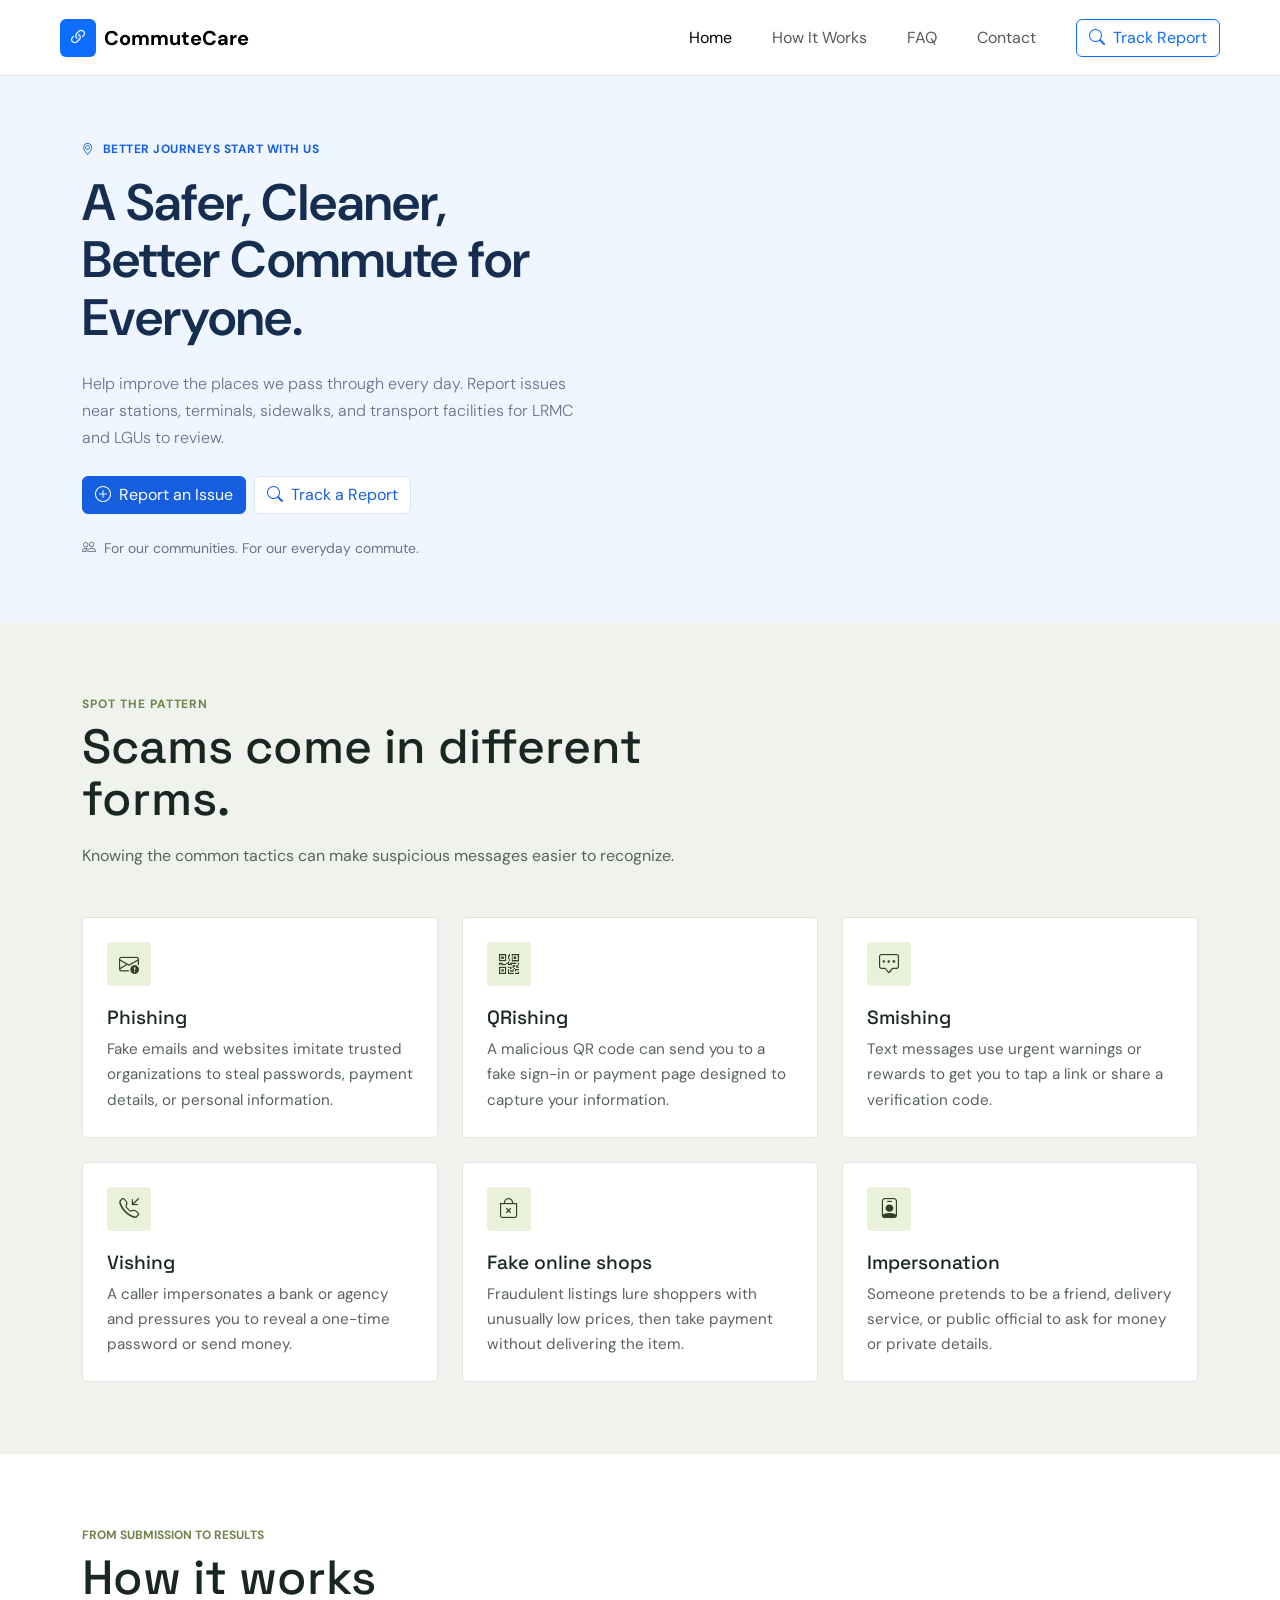
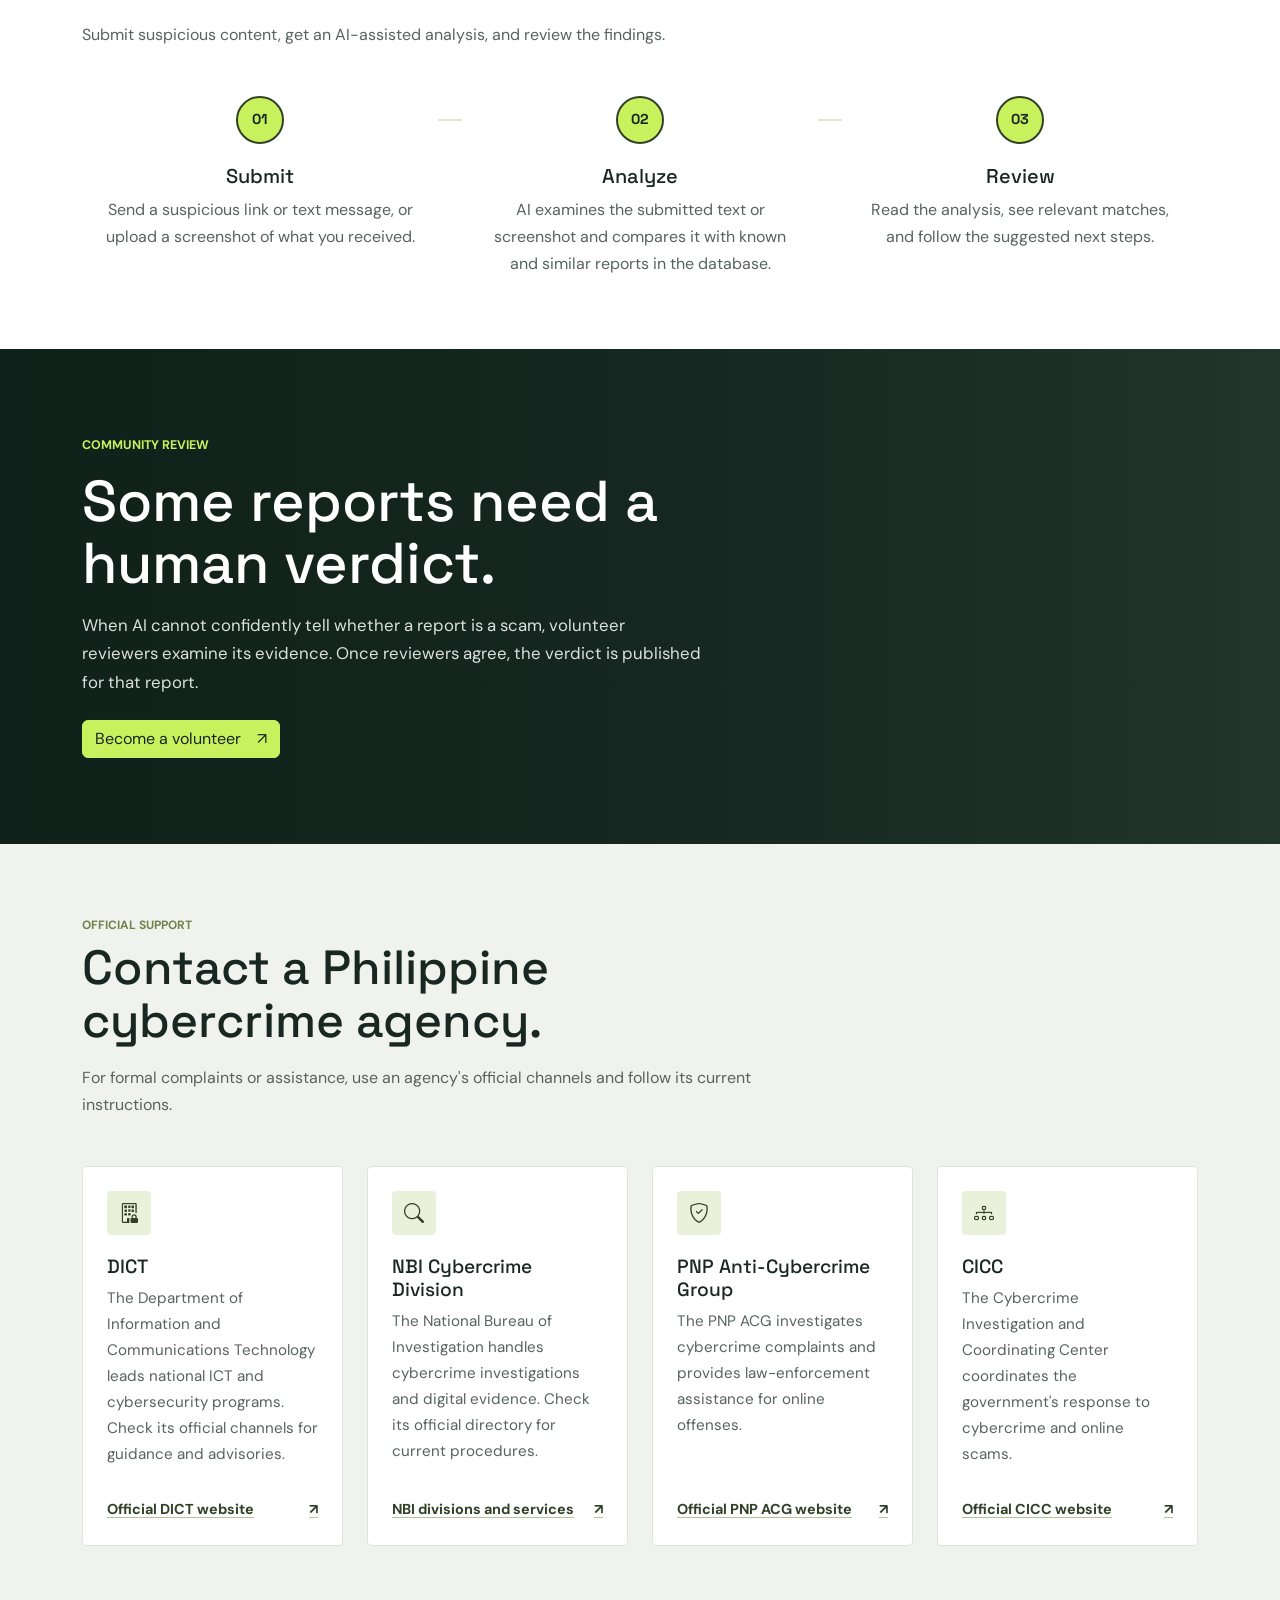
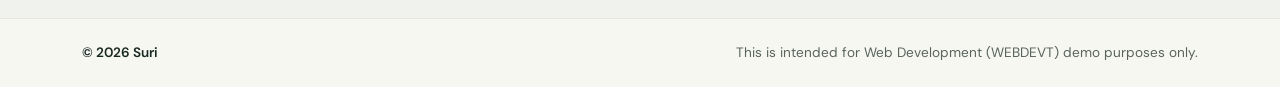
==== index.html @ bf345454 "Link FAQ navigation to faq.html" ====
<!doctype html>
<html lang="en">
  <head>
    <meta charset="utf-8">
    <meta name="viewport" content="width=device-width, initial-scale=1">
    <meta name="theme-color" content="#f7f7f2">
    <meta name="description" content="A community space to check suspicious links and messages before they spread." >
    <title>Suri | Scam ba 'to?</title>

    <!-- Bootstrap supplies the responsive layout and common interface styles. -->
    <link href="https://cdn.jsdelivr.net/npm/bootstrap@5.3.3/dist/css/bootstrap.min.css" rel="stylesheet" integrity="sha384-QWTKZyjpPEjISv5WaRU9OFeRpok6YctnYmDr5pNlyT2bRjXh0JMhjY6hW+ALEwIH" crossorigin="anonymous">
    <link rel="stylesheet" href="https://cdn.jsdelivr.net/npm/bootstrap-icons@1.11.3/font/bootstrap-icons.min.css">
    <!-- A display font paired with a readable body font gives the page its own voice. -->
    <link rel="preconnect" href="https://fonts.googleapis.com">
    <link rel="preconnect" href="https://fonts.gstatic.com" crossorigin>
    <link href="https://fonts.googleapis.com/css2?family=DM+Sans:wght@400;500;600;700&family=Space+Grotesk:wght@500;600;700&display=swap" rel="stylesheet">
    <link rel="stylesheet" href="styles/index.css">
    <link rel="stylesheet" href="styles/menu.css">
    <link rel="stylesheet" href="styles/hero.css">
    <link rel="stylesheet" href="styles/report-lookup.css">
    <link rel="stylesheet" href="styles/scams.css">
    <link rel="stylesheet" href="styles/how-it-works.css">
    <link rel="stylesheet" href="styles/volunteer.css">
    <link rel="stylesheet" href="styles/agencies.css">
    <link rel="stylesheet" href="styles/footer.css">
    <script src="scripts/hero.js" defer></script>
    <script src="scripts/menu.js" defer></script>
    <script src="scripts/report-lookup.js" defer></script>
    <script src="scripts/volunteer.js" defer></script>
  </head>
  <body>
    <!-- A sticky header keeps the main actions close while the page is in view. -->
    
<header class="navbar navbar-expand-md sticky-top bg-white border-bottom px-3 px-lg-5">
  <div class="container-fluid">

    <!-- CommuteCare Logo -->
    <a class="navbar-brand d-flex align-items-center gap-2 fw-bold" href="#home">
      <span class="bg-primary text-white rounded-2 px-2 py-1">
        <i class="bi bi-link-45deg"></i>
      </span>
      <span>CommuteCare</span>
    </a>

    <!-- Mobile Menu Button -->
    <button class="navbar-toggler" type="button"
      aria-label="Open navigation menu"
      aria-expanded="false"
      aria-controls="site-navigation">
      <span class="navbar-toggler-icon"></span>
    </button>

    <!-- Navigation Links -->
    <nav class="collapse navbar-collapse justify-content-md-end"
      id="site-navigation" aria-label="Main navigation">

      <div class="navbar-nav align-items-md-center gap-md-4">
        <a class="nav-link active" href="#home" aria-current="page">Home</a>
        <a class="nav-link" href="#how-it-works">How It Works</a>
        <a class="nav-link" href="faq">FAQ</a>
        <a class="nav-link" href="#contact">Contact</a>

        <a class="btn btn-outline-primary ms-md-2" href="track.html">
          <i class="bi bi-search me-1"></i> Track Report
        </a>
      </div>

    </nav>
  </div>
</header>


    <main>
      <!-- The hero fills the space below the header and uses a photo selected in scripts/hero.js. -->
      <section class="hero d-flex align-items-center position-relative overflow-hidden" id="home" aria-labelledby="hero-title">
        <div class="container position-relative">
          <div class="row g-5 align-items-center">
            <div class="col-lg-8 hero-content">
              
      <p class="hero-eyebrow d-flex align-items-center gap-2 fw-bold mb-3">
        <i class="bi bi-geo-alt"></i>
            BETTER JOURNEYS START WITH US
      </p>

      <h1 class="hero-title fw-semibold mb-0" id="hero-title">
        A Safer, Cleaner,<br>
        Better Commute for<br>
        Everyone.
      </h1>

      <p class="hero-description lead my-4">
      Help improve the places we pass through every day.
      Report issues near stations, terminals, sidewalks,
      and transport facilities for LRMC and LGUs to review.
      </p>

      <div class="d-flex flex-wrap gap-2">
      <a class="btn btn-primary" href="report.html">
      <i class="bi bi-plus-circle me-1"></i>
      Report an Issue
    </a>

    <a class="btn btn-outline-primary" href="track.html">
    <i class="bi bi-search me-1"></i>
    Track a Report
    </a>
  </div>

    <p class="hero-note small mt-4 mb-0">
      <i class="bi bi-people me-1"></i>
  For our communities. For our everyday commute.
    </p>

      </section>

      <!-- Static cards introduce common scam categories without needing JavaScript. -->
      <section class="scam-types py-5" id="scam-types" aria-labelledby="scam-types-title">
        <div class="container py-lg-4">
          <div class="scam-types-heading mb-4 mb-lg-5">
            <p class="scam-types-kicker text-uppercase fw-bold mb-2">Spot the pattern</p>
            <h2 class="scam-types-title mb-3" id="scam-types-title">Scams come in different forms.</h2>
            <p class="scam-types-intro mb-0">Knowing the common tactics can make suspicious messages easier to recognize.</p>
          </div>

          <div class="row g-3 g-lg-4">
            <div class="col-md-6 col-lg-4">
              <article class="scam-card h-100">
                <span class="scam-icon" aria-hidden="true"><i class="bi bi-envelope-exclamation"></i></span>
                <h3 class="scam-card-title">Phishing</h3>
                <p class="scam-card-description mb-0">Fake emails and websites imitate trusted organizations to steal passwords, payment details, or personal information.</p>
              </article>
            </div>
            <div class="col-md-6 col-lg-4">
              <article class="scam-card h-100">
                <span class="scam-icon" aria-hidden="true"><i class="bi bi-qr-code"></i></span>
                <h3 class="scam-card-title">QRishing</h3>
                <p class="scam-card-description mb-0">A malicious QR code can send you to a fake sign-in or payment page designed to capture your information.</p>
              </article>
            </div>
            <div class="col-md-6 col-lg-4">
              <article class="scam-card h-100">
                <span class="scam-icon" aria-hidden="true"><i class="bi bi-chat-square-dots"></i></span>
                <h3 class="scam-card-title">Smishing</h3>
                <p class="scam-card-description mb-0">Text messages use urgent warnings or rewards to get you to tap a link or share a verification code.</p>
              </article>
            </div>
            <div class="col-md-6 col-lg-4">
              <article class="scam-card h-100">
                <span class="scam-icon" aria-hidden="true"><i class="bi bi-telephone-inbound"></i></span>
                <h3 class="scam-card-title">Vishing</h3>
                <p class="scam-card-description mb-0">A caller impersonates a bank or agency and pressures you to reveal a one-time password or send money.</p>
              </article>
            </div>
            <div class="col-md-6 col-lg-4">
              <article class="scam-card h-100">
                <span class="scam-icon" aria-hidden="true"><i class="bi bi-bag-x"></i></span>
                <h3 class="scam-card-title">Fake online shops</h3>
                <p class="scam-card-description mb-0">Fraudulent listings lure shoppers with unusually low prices, then take payment without delivering the item.</p>
              </article>
            </div>
            <div class="col-md-6 col-lg-4">
              <article class="scam-card h-100">
                <span class="scam-icon" aria-hidden="true"><i class="bi bi-person-badge"></i></span>
                <h3 class="scam-card-title">Impersonation</h3>
                <p class="scam-card-description mb-0">Someone pretends to be a friend, delivery service, or public official to ask for money or private details.</p>
              </article>
            </div>
          </div>
        </div>
      </section>

      <section class="how-it-works py-5" id="how-it-works" aria-labelledby="how-it-works-title">
        <div class="container py-lg-4">
          <div class="how-heading mb-5">
            <p class="how-kicker text-uppercase fw-bold mb-2">From submission to results</p>
            <h2 class="how-title mb-3" id="how-it-works-title">How it works</h2>
            <p class="how-intro mb-0">Submit suspicious content, get an AI-assisted analysis, and review the findings.</p>
          </div>

          <div class="how-steps row g-4 position-relative">
            <div class="col-md-4">
              <article class="how-step">
                <span class="step-number">01</span>
                <h3 class="step-title">Submit</h3>
                <p class="step-description mb-0">Send a suspicious link or text message, or upload a screenshot of what you received.</p>
              </article>
            </div>
            <div class="col-md-4">
              <article class="how-step">
                <span class="step-number">02</span>
                <h3 class="step-title">Analyze</h3>
                <p class="step-description mb-0">AI examines the submitted text or screenshot and compares it with known and similar reports in the database.</p>
              </article>
            </div>
            <div class="col-md-4">
              <article class="how-step">
                <span class="step-number">03</span>
                <h3 class="step-title">Review</h3>
                <p class="step-description mb-0">Read the analysis, see relevant matches, and follow the suggested next steps.</p>
              </article>
            </div>
          </div>
        </div>
      </section>

      <section class="volunteer-section position-relative d-flex align-items-center overflow-hidden" id="volunteer" aria-labelledby="volunteer-title">
        <div class="volunteer-parallax" aria-hidden="true"></div>
        <div class="volunteer-shade" aria-hidden="true"></div>
        <div class="container volunteer-content">
          <div class="row">
            <div class="col-lg-8 col-xl-7">
              <p class="volunteer-eyebrow text-uppercase fw-bold mb-3">Community review</p>
              <h2 class="volunteer-title mb-3" id="volunteer-title">Some reports need a human verdict.</h2>
              <p class="volunteer-description mb-4">When AI cannot confidently tell whether a report is a scam, volunteer reviewers examine its evidence. Once reviewers agree, the verdict is published for that report.</p>
              <button class="btn btn-primary d-inline-flex align-items-center gap-3" id="volunteer-button" type="button">Become a volunteer <span aria-hidden="true">↗</span></button>
              <p class="volunteer-feedback small mt-3 mb-0" id="volunteer-feedback" role="status" aria-live="polite" hidden></p>
            </div>
          </div>
        </div>
      </section>

      <section class="agency-directory py-5" id="agencies" aria-labelledby="agency-directory-title">
        <div class="container py-lg-4">
          <div class="agency-heading mb-4 mb-lg-5">
            <p class="agency-kicker text-uppercase fw-bold mb-2">Official support</p>
            <h2 class="agency-title mb-3" id="agency-directory-title">Contact a Philippine cybercrime agency.</h2>
            <p class="agency-intro mb-0">For formal complaints or assistance, use an agency's official channels and follow its current instructions.</p>
          </div>

          <div class="row g-3 g-lg-4">
            <div class="col-md-6 col-xl-3">
              <article class="agency-card h-100">
                <span class="agency-icon" aria-hidden="true"><i class="bi bi-building-lock"></i></span>
                <h3 class="agency-card-title">DICT</h3>
                <p class="agency-card-description">The Department of Information and Communications Technology leads national ICT and cybersecurity programs. Check its official channels for guidance and advisories.</p>
                <a class="agency-link" href="https://dict.gov.ph/" target="_blank" rel="noopener noreferrer">Official DICT website <span aria-hidden="true">↗</span></a>
              </article>
            </div>
            <div class="col-md-6 col-xl-3">
              <article class="agency-card h-100">
                <span class="agency-icon" aria-hidden="true"><i class="bi bi-search"></i></span>
                <h3 class="agency-card-title">NBI Cybercrime Division</h3>
                <p class="agency-card-description">The National Bureau of Investigation handles cybercrime investigations and digital evidence. Check its official directory for current procedures.</p>
                <a class="agency-link" href="https://nbi.gov.ph/overview/divisions/" target="_blank" rel="noopener noreferrer">NBI divisions and services <span aria-hidden="true">↗</span></a>
              </article>
            </div>
            <div class="col-md-6 col-xl-3">
              <article class="agency-card h-100">
                <span class="agency-icon" aria-hidden="true"><i class="bi bi-shield-check"></i></span>
                <h3 class="agency-card-title">PNP Anti-Cybercrime Group</h3>
                <p class="agency-card-description">The PNP ACG investigates cybercrime complaints and provides law-enforcement assistance for online offenses.</p>
                <a class="agency-link" href="https://acg.pnp.gov.ph/" target="_blank" rel="noopener noreferrer">Official PNP ACG website <span aria-hidden="true">↗</span></a>
              </article>
            </div>
            <div class="col-md-6 col-xl-3">
              <article class="agency-card h-100">
                <span class="agency-icon" aria-hidden="true"><i class="bi bi-diagram-3"></i></span>
                <h3 class="agency-card-title">CICC</h3>
                <p class="agency-card-description">The Cybercrime Investigation and Coordinating Center coordinates the government's response to cybercrime and online scams.</p>
                <a class="agency-link" href="https://cicc.gov.ph/" target="_blank" rel="noopener noreferrer">Official CICC website <span aria-hidden="true">↗</span></a>
              </article>
            </div>
          </div>
        </div>
      </section>
    </main>

    <footer class="site-footer py-4">
      <div class="container d-flex flex-column flex-sm-row justify-content-between align-items-sm-center gap-2">
        <p class="footer-copyright mb-0">&copy; 2026 Suri</p>
        <p class="footer-notice mb-0">This is intended for Web Development (WEBDEVT) demo purposes only.</p>
      </div>
    </footer>
  </body>
</html>
---- styles/index.css ----
/* Shared design values and page-wide behavior belong to the homepage. */
:root {
  --ink: #182722;
  --paper: #f7f7f2;
  --green: #c9f15d;
  --coral: #ff7059;
  --display-font: "Space Grotesk", sans-serif;
  --bs-body-font-family: "DM Sans", sans-serif;
  --bs-body-color: var(--ink);
  --bs-body-bg: var(--paper);
}

html {
  scroll-behavior: smooth;
}

@media (prefers-reduced-motion: reduce) {
  html {
    scroll-behavior: auto;
  }
}
---- styles/menu.css ----
/* Custom navbar details complement Bootstrap's responsive navigation classes. */
.navbar {
  min-height: 76px;
}

.brand-mark {
  display: grid;
  width: 34px;
  aspect-ratio: 1;
  place-items: center;
  border-radius: 50%;
  background: var(--green);
  font: 700 23px/1 var(--display-font);
}

.brand-name {
  font-family: var(--display-font);
}

.brand-period {
  color: var(--coral);
}

@media (max-width: 767.98px) {
  .navbar {
    min-height: 68px;
  }
}
---- styles/hero.css ----
/* Hero-only layout, contrast, and button colors. */
.hero {
  min-height: calc(100svh - 76px);
  isolation: isolate;
  background: #293c35 var(--hero-image) center 48% / cover;
  color: white;
}

.hero::before {
  position: absolute;
  z-index: -1;
  inset: 0;
  background: linear-gradient(90deg, rgb(15 29 25 / 88%), rgb(15 29 25 / 68%) 43%, rgb(15 29 25 / 14%)), linear-gradient(0deg, rgb(15 29 25 / 25%), transparent 36%);
  content: "";
}

.hero-content {
  padding-block: clamp(4.75rem, 11vh, 7.75rem);
  animation: arrive 650ms ease-out both;
}

.hero-eyebrow {
  color: var(--green);
  font-size: 14px;
}

.eyebrow-dot {
  width: 8px;
  height: 8px;
  border-radius: 50%;
  background: var(--coral);
}

.hero-title {
  max-width: 900px;
  font-family: var(--display-font);
  font-size: clamp(2.8rem, 6.5vw, 5.125rem);
  line-height: 1.04;
}

.hero-title span {
  color: var(--green);
}

.hero-description {
  max-width: 500px;
  color: rgb(255 255 255 / 84%);
  line-height: 1.75;
}

.btn-primary {
  --bs-btn-color: var(--ink);
  --bs-btn-bg: var(--green);
  --bs-btn-border-color: var(--green);
  --bs-btn-hover-color: var(--ink);
  --bs-btn-hover-bg: #d8ff75;
  --bs-btn-hover-border-color: #d8ff75;
}

.hero-note {
  color: rgb(255 255 255 / 74%);
}

.hero-note span {
  color: var(--coral);
  font-size: 16px;
}

.photo-credit {
  color: rgb(255 255 255 / 72%);
}

@keyframes arrive {
  from {
    opacity: 0;
    transform: translateY(12px);
  }

  to {
    opacity: 1;
    transform: translateY(0);
  }
}

@media (max-width: 767.98px) {
  .hero {
    min-height: calc(100svh - 68px);
    background-position: 58% center;
  }

  .hero::before {
    background: linear-gradient(90deg, rgb(15 29 25 / 84%), rgb(15 29 25 / 43%)), linear-gradient(0deg, rgb(15 29 25 / 30%), transparent 50%);
  }

  .hero-content {
    padding-block: 4.75rem 1rem;
  }

  .hero-description {
    font-size: 1rem;
  }
}

@media (prefers-reduced-motion: reduce) {
  .hero-content {
    animation: none;
  }
}


/* CommuteCare Hero Design */

.hero {
    min-height: auto;
    background: #f0f6ff;
    color: #152e50;
}

.hero::before {
    display: none;
}

.hero-content {
    padding-block: 4rem;
}

.hero-eyebrow {
    color: #155edf;
    font-size: 12px;
    letter-spacing: 0.5px;
}

.hero-title {
    color: #152e50;
    font-family: "DM Sans", sans-serif;
    font-size: clamp(2.5rem, 4vw, 4rem);
    font-weight: 700;
    line-height: 1.12;
}

.hero-description {
    color: #64748b;
    font-size: 1rem;
    line-height: 1.7;
    max-width: 520px;
}

.hero .btn-primary {
    background-color: #155edf;
    border-color: #155edf;
    color: white;
}

.hero .btn-primary:hover {
    background-color: #104abd;
    border-color: #104abd;
    color: white;
}

.hero .btn-outline-primary {
    background-color: white;
    border-color: #dbe5f1;
    color: #155edf;
}

.hero-note {
    color: #64748b;
}

.hero .photo-credit {
    display: none;
}

@media (max-width: 767.98px) {
    .hero-content {
        padding-block: 3rem 1.5rem;
    }

    .hero-title {
        font-size: 2.3rem;
    }
}
---- styles/report-lookup.css ----
/* The lookup panel is a standalone hero component. */
.report-lookup {
  padding: clamp(1.5rem, 3vw, 2.25rem);
  border: 1px solid rgb(255 255 255 / 24%);
  border-radius: 4px;
  background: rgb(15 29 25 / 76%);
  box-shadow: 0 18px 48px rgb(0 0 0 / 16%);
}

.report-lookup-title {
  margin-bottom: 0.75rem;
  font-family: var(--display-font);
  font-size: clamp(1.4rem, 2vw, 1.8rem);
  line-height: 1.2;
}

.report-lookup-copy {
  margin-bottom: 1.5rem;
  color: rgb(255 255 255 / 76%);
  line-height: 1.6;
}

.report-lookup .form-label {
  font-size: 0.9rem;
  font-weight: 600;
}

.report-lookup .form-control {
  min-height: 48px;
}

.report-lookup-feedback {
  color: rgb(255 255 255 / 82%);
}
---- styles/scams.css ----
/* Scam category cards use a quieter surface to separate learning content from the hero. */
.scam-types {
  background: #f0f3ed;
}

.scam-types-heading {
  max-width: 640px;
}

.scam-types-kicker {
  color: #71824b;
  font-size: 0.75rem;
  letter-spacing: 0.08em;
}

.scam-types-title {
  color: var(--ink);
  font-family: var(--display-font);
  font-size: clamp(2rem, 4vw, 3rem);
  line-height: 1.1;
}

.scam-types-intro {
  color: #59635e;
  line-height: 1.7;
}

.scam-card {
  padding: 1.5rem;
  border: 1px solid #e0e5dc;
  border-radius: 4px;
  background: #fff;
  transition: border-color 160ms ease, transform 160ms ease;
}

.scam-card:hover {
  transform: translateY(-3px);
  border-color: #b5c392;
}

.scam-icon {
  display: grid;
  width: 44px;
  height: 44px;
  margin-bottom: 1.25rem;
  place-items: center;
  border-radius: 4px;
  background: #eaf1db;
  color: #314128;
  font-size: 1.25rem;
}

.scam-card-title {
  margin-bottom: 0.5rem;
  color: var(--ink);
  font-family: var(--display-font);
  font-size: 1.2rem;
}

.scam-card-description {
  color: #59635e;
  font-size: 0.95rem;
  line-height: 1.65;
}

@media (prefers-reduced-motion: reduce) {
  .scam-card {
    transition: none;
  }

  .scam-card:hover {
    transform: none;
  }
}
---- styles/how-it-works.css ----
/* A connected sequence turns the three steps into one easy-to-scan process. */
.how-it-works {
  background: #fff;
}

.how-heading {
  max-width: 640px;
}

.how-kicker {
  color: #71824b;
  font-size: 0.75rem;
}

.how-title {
  color: var(--ink);
  font-family: var(--display-font);
  font-size: clamp(2rem, 4vw, 3rem);
  line-height: 1.1;
}

.how-intro,
.step-description {
  color: #59635e;
  line-height: 1.7;
}

.how-steps::before {
  position: absolute;
  z-index: 0;
  top: 47px;
  right: 16.6667%;
  left: 16.6667%;
  height: 2px;
  background: #dfe6d2;
  content: "";
}

.how-step {
  position: relative;
  z-index: 1;
  background: #fff;
  text-align: center;
}

.step-number {
  display: grid;
  width: 48px;
  height: 48px;
  margin: 0 auto 1.25rem;
  position: relative;
  z-index: 1;
  place-items: center;
  border: 2px solid #314128;
  border-radius: 50%;
  background: var(--green);
  color: var(--ink);
  font-family: var(--display-font);
  font-size: 0.9rem;
  font-weight: 700;
}

.step-title {
  margin-bottom: 0.5rem;
  color: var(--ink);
  font-family: var(--display-font);
  font-size: 1.25rem;
}

.step-description {
  max-width: 320px;
  margin-right: auto;
  margin-left: auto;
}

@media (max-width: 767.98px) {
  .how-heading {
    margin-bottom: 2rem !important;
  }

  .how-steps {
    row-gap: 2rem !important;
  }

  .how-steps::before {
    top: 48px;
    right: auto;
    bottom: 24px;
    left: 50%;
    width: 2px;
    height: auto;
    transform: translateX(-50%);
  }
}
---- styles/volunteer.css ----
/* The script pins this viewport-height image while the section scrolls past. */
.volunteer-section {
  min-height: 55svh;
  isolation: isolate;
  background-color: #263b32;
  color: #fff;
}

.volunteer-parallax {
  position: absolute;
  z-index: -1;
  inset: 0 0 auto;
  height: 100svh;
  background: url("https://images.unsplash.com/photo-1531206715517-5c0ba140b2b8?auto=format&fit=crop&w=2000&q=85") center 45% / cover;
  will-change: transform;
}

.volunteer-shade {
  position: absolute;
  z-index: 0;
  inset: 0;
  background: linear-gradient(90deg, rgb(13 29 23 / 88%), rgb(13 29 23 / 66%) 52%, rgb(13 29 23 / 20%));
}

.volunteer-content {
  position: relative;
  z-index: 1;
  padding-block: clamp(3.5rem, 8vh, 6rem);
}

.volunteer-eyebrow {
  color: var(--green);
  font-size: 0.78rem;
}

.volunteer-title {
  max-width: 700px;
  font-family: var(--display-font);
  font-size: clamp(2.25rem, 4.5vw, 4rem);
  line-height: 1.08;
}

.volunteer-description {
  max-width: 620px;
  color: rgb(255 255 255 / 86%);
  font-size: 1.05rem;
  line-height: 1.7;
}

.volunteer-feedback {
  color: rgb(255 255 255 / 86%);
}

@media (max-width: 767.98px) {
  .volunteer-section {
    min-height: 55svh;
  }

  .volunteer-parallax {
    background-position: 58% center;
  }
}

@media (prefers-reduced-motion: reduce) {
  .volunteer-parallax {
    will-change: auto;
  }
}
---- styles/agencies.css ----
/* Agency cards provide official starting points for people seeking direct assistance. */
.agency-directory {
  background: #f0f3ed;
}

.agency-heading {
  max-width: 700px;
}

.agency-kicker {
  color: #71824b;
  font-size: 0.75rem;
}

.agency-title {
  color: var(--ink);
  font-family: var(--display-font);
  font-size: clamp(2rem, 4vw, 3rem);
  line-height: 1.1;
}

.agency-intro,
.agency-card-description {
  color: #59635e;
  line-height: 1.7;
}

.agency-card {
  display: flex;
  flex-direction: column;
  padding: 1.5rem;
  border: 1px solid #e0e5dc;
  border-radius: 4px;
  background: #fff;
}

.agency-icon {
  display: grid;
  width: 44px;
  height: 44px;
  margin-bottom: 1.25rem;
  place-items: center;
  border-radius: 4px;
  background: #eaf1db;
  color: #314128;
  font-size: 1.25rem;
}

.agency-card-title {
  margin-bottom: 0.5rem;
  color: var(--ink);
  font-family: var(--display-font);
  font-size: 1.2rem;
}

.agency-card-description {
  flex-grow: 1;
  font-size: 0.95rem;
}

.agency-link {
  display: inline-flex;
  align-items: center;
  justify-content: space-between;
  gap: 0.75rem;
  margin-top: 1rem;
  color: #314128;
  font-size: 0.9rem;
  font-weight: 700;
  text-decoration: underline;
  text-decoration-color: #b5c392;
  text-underline-offset: 0.2em;
}

.agency-link:hover {
  color: #182722;
  text-decoration-color: currentColor;
}
---- styles/footer.css ----
.site-footer {
  border-top: 1px solid #e3e7df;
  background: #f7f7f2;
  color: #59635e;
  font-size: 0.85rem;
}

.footer-copyright {
  color: var(--ink);
  font-weight: 600;
}
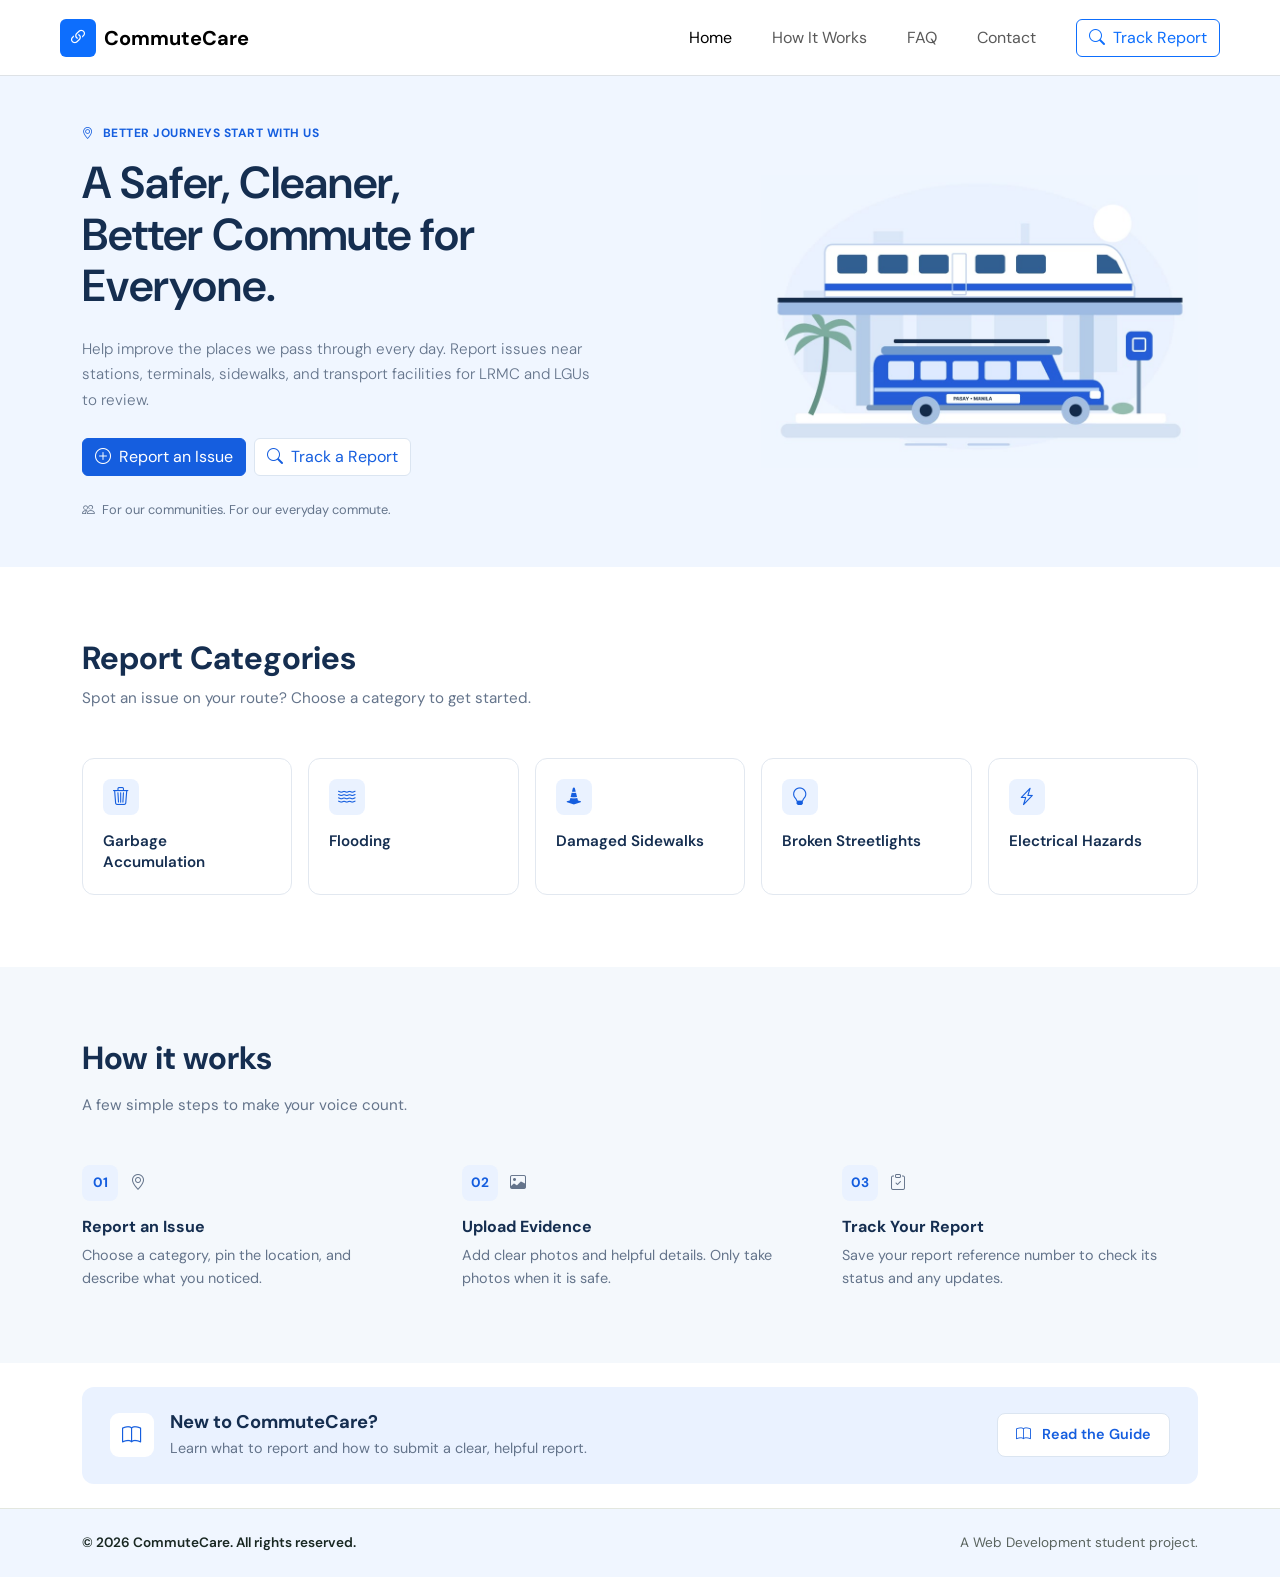
==== commit 5bb6aff6: "Update CommuteCare homepage" ====
--- a/index.html
+++ b/index.html
@@ -3,9 +3,10 @@
   <head>
     <meta charset="utf-8">
     <meta name="viewport" content="width=device-width, initial-scale=1">
-    <meta name="theme-color" content="#f7f7f2">
-    <meta name="description" content="A community space to check suspicious links and messages before they spread." >
-    <title>Suri | Scam ba 'to?</title>
+    <meta name="theme-color" content="#f0f6ff">
+    <meta name="description" content="CommuteCare is a citizen reporting website that helps commuters report and track public transportation-related issues.">
+    <title>CommuteCare | A Safer, Cleaner, Better Commute</title>
+
 
     <!-- Bootstrap supplies the responsive layout and common interface styles. -->
     <link href="https://cdn.jsdelivr.net/npm/bootstrap@5.3.3/dist/css/bootstrap.min.css" rel="stylesheet" integrity="sha384-QWTKZyjpPEjISv5WaRU9OFeRpok6YctnYmDr5pNlyT2bRjXh0JMhjY6hW+ALEwIH" crossorigin="anonymous">
@@ -21,6 +22,7 @@
     <link rel="stylesheet" href="styles/scams.css">
     <link rel="stylesheet" href="styles/how-it-works.css">
     <link rel="stylesheet" href="styles/volunteer.css">
+    <link rel="stylesheet" href="styles/guide.css">
     <link rel="stylesheet" href="styles/agencies.css">
     <link rel="stylesheet" href="styles/footer.css">
     <script src="scripts/hero.js" defer></script>
@@ -57,7 +59,7 @@
       <div class="navbar-nav align-items-md-center gap-md-4">
         <a class="nav-link active" href="#home" aria-current="page">Home</a>
         <a class="nav-link" href="#how-it-works">How It Works</a>
-        <a class="nav-link" href="faq">FAQ</a>
+        <a class="nav-link" href="faq.html">FAQ</a>
         <a class="nav-link" href="#contact">Contact</a>
 
         <a class="btn btn-outline-primary ms-md-2" href="track.html">
@@ -106,169 +108,223 @@
     </a>
   </div>
 
-    <p class="hero-note small mt-4 mb-0">
-      <i class="bi bi-people me-1"></i>
+   
+<p class="hero-note small mt-4 mb-0">
+  <i class="bi bi-people me-1"></i>
   For our communities. For our everyday commute.
-    </p>
-
-      </section>
+</p>
+
+<!-- Close the Hero Text Column -->
+</div>
+
+<!-- CommuteCare Transportation Illustration -->
+<div class="col-lg-4 hero-visual">
+  <img
+    src="images/hero-transport.png"
+    alt="Illustration of a train and bus"
+    class="img-fluid w-100"
+  >
+</div>
+
+<!-- Close the Bootstrap Row -->
+</div>
+
+<!-- Close the Container -->
+</div>
+
+</section>
+
+</section>
 
       <!-- Static cards introduce common scam categories without needing JavaScript. -->
       <section class="scam-types py-5" id="scam-types" aria-labelledby="scam-types-title">
         <div class="container py-lg-4">
           <div class="scam-types-heading mb-4 mb-lg-5">
-            <p class="scam-types-kicker text-uppercase fw-bold mb-2">Spot the pattern</p>
-            <h2 class="scam-types-title mb-3" id="scam-types-title">Scams come in different forms.</h2>
-            <p class="scam-types-intro mb-0">Knowing the common tactics can make suspicious messages easier to recognize.</p>
-          </div>
-
-          <div class="row g-3 g-lg-4">
-            <div class="col-md-6 col-lg-4">
+            <h2 class="scam-types-title mb-2" id="scam-types-title">
+                Report Categories
+            </h2>
+
+            <p class="scam-types-intro mb-0">
+                Spot an issue on your route? Choose a category to get started.
+            </p>
+          </div>
+
+          <!-- CommuteCare Report Categories -->
+            <div class="row g-3">
+
+            <!-- Garbage Accumulation -->
+            <div class="col-6 col-md-4 col-lg">
+                <a href="report.html" class="d-block h-100 text-decoration-none">
+                <article class="scam-card h-100">
+                <span class="scam-icon" aria-hidden="true">
+                <i class="bi bi-trash3"></i>
+                </span>
+                <h3 class="scam-card-title">Garbage Accumulation</h3>
+                </article>
+                </a>
+            </div>
+
+            <!-- Flooding -->
+            <div class="col-6 col-md-4 col-lg">
+              <a href="report.html" class="d-block h-100 text-decoration-none">
               <article class="scam-card h-100">
-                <span class="scam-icon" aria-hidden="true"><i class="bi bi-envelope-exclamation"></i></span>
-                <h3 class="scam-card-title">Phishing</h3>
-                <p class="scam-card-description mb-0">Fake emails and websites imitate trusted organizations to steal passwords, payment details, or personal information.</p>
+              <span class="scam-icon" aria-hidden="true">
+              <i class="bi bi-water"></i>
+              </span>
+              <h3 class="scam-card-title">Flooding</h3>
+            </article>
+             </a>
+            </div>
+
+            <!-- Damaged Sidewalks -->
+          <div class="col-6 col-md-4 col-lg">
+            <a href="report.html" class="d-block h-100 text-decoration-none">
+            <article class="scam-card h-100">
+            <span class="scam-icon" aria-hidden="true">
+            <i class="bi bi-cone-striped"></i>
+            </span>
+            <h3 class="scam-card-title">Damaged Sidewalks</h3>
               </article>
-            </div>
-            <div class="col-md-6 col-lg-4">
+            </a>
+          </div>
+
+          <!-- Broken Streetlights -->
+          <div class="col-6 col-md-4 col-lg">
+              <a href="report.html" class="d-block h-100 text-decoration-none">
               <article class="scam-card h-100">
-                <span class="scam-icon" aria-hidden="true"><i class="bi bi-qr-code"></i></span>
-                <h3 class="scam-card-title">QRishing</h3>
-                <p class="scam-card-description mb-0">A malicious QR code can send you to a fake sign-in or payment page designed to capture your information.</p>
+              <span class="scam-icon" aria-hidden="true">
+              <i class="bi bi-lightbulb"></i>
+              </span>
+              <h3 class="scam-card-title">Broken Streetlights</h3>
               </article>
-            </div>
-            <div class="col-md-6 col-lg-4">
-              <article class="scam-card h-100">
-                <span class="scam-icon" aria-hidden="true"><i class="bi bi-chat-square-dots"></i></span>
-                <h3 class="scam-card-title">Smishing</h3>
-                <p class="scam-card-description mb-0">Text messages use urgent warnings or rewards to get you to tap a link or share a verification code.</p>
-              </article>
-            </div>
-            <div class="col-md-6 col-lg-4">
-              <article class="scam-card h-100">
-                <span class="scam-icon" aria-hidden="true"><i class="bi bi-telephone-inbound"></i></span>
-                <h3 class="scam-card-title">Vishing</h3>
-                <p class="scam-card-description mb-0">A caller impersonates a bank or agency and pressures you to reveal a one-time password or send money.</p>
-              </article>
-            </div>
-            <div class="col-md-6 col-lg-4">
-              <article class="scam-card h-100">
-                <span class="scam-icon" aria-hidden="true"><i class="bi bi-bag-x"></i></span>
-                <h3 class="scam-card-title">Fake online shops</h3>
-                <p class="scam-card-description mb-0">Fraudulent listings lure shoppers with unusually low prices, then take payment without delivering the item.</p>
-              </article>
-            </div>
-            <div class="col-md-6 col-lg-4">
-              <article class="scam-card h-100">
-                <span class="scam-icon" aria-hidden="true"><i class="bi bi-person-badge"></i></span>
-                <h3 class="scam-card-title">Impersonation</h3>
-                <p class="scam-card-description mb-0">Someone pretends to be a friend, delivery service, or public official to ask for money or private details.</p>
-              </article>
-            </div>
-          </div>
+              </a>
+          </div>
+
+        <!-- Electrical Hazards -->
+          <div class="col-6 col-md-4 col-lg">
+            <a href="report.html" class="d-block h-100 text-decoration-none">
+            <article class="scam-card h-100">
+            <span class="scam-icon" aria-hidden="true">
+            <i class="bi bi-lightning-charge"></i>
+            </span>
+            <h3 class="scam-card-title">Electrical Hazards</h3>
+            </article>
+            </a>
+          </div>
+
+</div>
         </div>
       </section>
 
       <section class="how-it-works py-5" id="how-it-works" aria-labelledby="how-it-works-title">
         <div class="container py-lg-4">
           <div class="how-heading mb-5">
-            <p class="how-kicker text-uppercase fw-bold mb-2">From submission to results</p>
+
             <h2 class="how-title mb-3" id="how-it-works-title">How it works</h2>
-            <p class="how-intro mb-0">Submit suspicious content, get an AI-assisted analysis, and review the findings.</p>
-          </div>
-
-          <div class="how-steps row g-4 position-relative">
-            <div class="col-md-4">
-              <article class="how-step">
-                <span class="step-number">01</span>
-                <h3 class="step-title">Submit</h3>
-                <p class="step-description mb-0">Send a suspicious link or text message, or upload a screenshot of what you received.</p>
-              </article>
-            </div>
-            <div class="col-md-4">
-              <article class="how-step">
-                <span class="step-number">02</span>
-                <h3 class="step-title">Analyze</h3>
-                <p class="step-description mb-0">AI examines the submitted text or screenshot and compares it with known and similar reports in the database.</p>
-              </article>
-            </div>
-            <div class="col-md-4">
-              <article class="how-step">
-                <span class="step-number">03</span>
-                <h3 class="step-title">Review</h3>
-                <p class="step-description mb-0">Read the analysis, see relevant matches, and follow the suggested next steps.</p>
-              </article>
-            </div>
-          </div>
+            <p class="how-description mb-0">A few simple steps to make your voice count.</p>
+
+          </div>
+
+          
+    <div class="how-steps row g-4 position-relative">
+
+        <!-- Step 1 -->
+      <div class="col-md-4">
+     <article class="how-step">
+     <div class="step-meta">
+      <span class="step-number">01</span>
+      <i class="bi bi-geo-alt step-icon" aria-hidden="true"></i>
+     </div>
+      <h3 class="step-title">Report an Issue</h3>
+      <p class="step-description mb-0">
+        Choose a category, pin the location, and describe
+        what you noticed.
+      </p>
+    </article>
+    </div>
+
+      <!-- Step 2 -->
+      <div class="col-md-4">
+        <article class="how-step">
+        <div class="step-meta">
+          <span class="step-number">02</span>
+          <i class="bi bi-image step-icon" aria-hidden="true"></i>
+        </div>
+        <h3 class="step-title">Upload Evidence</h3>
+        <p class="step-description mb-0">
+           Add clear photos and helpful details.
+           Only take photos when it is safe.
+        </p>
+      </article>
+      </div>
+
+      <!-- Step 3 -->
+      <div class="col-md-4">
+        <article class="how-step">
+        <div class="step-meta">
+          <span class="step-number">03</span>
+          <i class="bi bi-clipboard-check step-icon" aria-hidden="true"></i>
+        </div>
+        <h3 class="step-title">Track Your Report</h3>
+        <p class="step-description mb-0">
+          Save your report reference number to check
+          its status and any updates.
+        </p>
+        </article>
+      </div>
+
+</div>
+
         </div>
       </section>
 
-      <section class="volunteer-section position-relative d-flex align-items-center overflow-hidden" id="volunteer" aria-labelledby="volunteer-title">
-        <div class="volunteer-parallax" aria-hidden="true"></div>
-        <div class="volunteer-shade" aria-hidden="true"></div>
-        <div class="container volunteer-content">
-          <div class="row">
-            <div class="col-lg-8 col-xl-7">
-              <p class="volunteer-eyebrow text-uppercase fw-bold mb-3">Community review</p>
-              <h2 class="volunteer-title mb-3" id="volunteer-title">Some reports need a human verdict.</h2>
-              <p class="volunteer-description mb-4">When AI cannot confidently tell whether a report is a scam, volunteer reviewers examine its evidence. Once reviewers agree, the verdict is published for that report.</p>
-              <button class="btn btn-primary d-inline-flex align-items-center gap-3" id="volunteer-button" type="button">Become a volunteer <span aria-hidden="true">↗</span></button>
-              <p class="volunteer-feedback small mt-3 mb-0" id="volunteer-feedback" role="status" aria-live="polite" hidden></p>
-            </div>
-          </div>
-        </div>
-      </section>
-
-      <section class="agency-directory py-5" id="agencies" aria-labelledby="agency-directory-title">
-        <div class="container py-lg-4">
-          <div class="agency-heading mb-4 mb-lg-5">
-            <p class="agency-kicker text-uppercase fw-bold mb-2">Official support</p>
-            <h2 class="agency-title mb-3" id="agency-directory-title">Contact a Philippine cybercrime agency.</h2>
-            <p class="agency-intro mb-0">For formal complaints or assistance, use an agency's official channels and follow its current instructions.</p>
-          </div>
-
-          <div class="row g-3 g-lg-4">
-            <div class="col-md-6 col-xl-3">
-              <article class="agency-card h-100">
-                <span class="agency-icon" aria-hidden="true"><i class="bi bi-building-lock"></i></span>
-                <h3 class="agency-card-title">DICT</h3>
-                <p class="agency-card-description">The Department of Information and Communications Technology leads national ICT and cybersecurity programs. Check its official channels for guidance and advisories.</p>
-                <a class="agency-link" href="https://dict.gov.ph/" target="_blank" rel="noopener noreferrer">Official DICT website <span aria-hidden="true">↗</span></a>
-              </article>
-            </div>
-            <div class="col-md-6 col-xl-3">
-              <article class="agency-card h-100">
-                <span class="agency-icon" aria-hidden="true"><i class="bi bi-search"></i></span>
-                <h3 class="agency-card-title">NBI Cybercrime Division</h3>
-                <p class="agency-card-description">The National Bureau of Investigation handles cybercrime investigations and digital evidence. Check its official directory for current procedures.</p>
-                <a class="agency-link" href="https://nbi.gov.ph/overview/divisions/" target="_blank" rel="noopener noreferrer">NBI divisions and services <span aria-hidden="true">↗</span></a>
-              </article>
-            </div>
-            <div class="col-md-6 col-xl-3">
-              <article class="agency-card h-100">
-                <span class="agency-icon" aria-hidden="true"><i class="bi bi-shield-check"></i></span>
-                <h3 class="agency-card-title">PNP Anti-Cybercrime Group</h3>
-                <p class="agency-card-description">The PNP ACG investigates cybercrime complaints and provides law-enforcement assistance for online offenses.</p>
-                <a class="agency-link" href="https://acg.pnp.gov.ph/" target="_blank" rel="noopener noreferrer">Official PNP ACG website <span aria-hidden="true">↗</span></a>
-              </article>
-            </div>
-            <div class="col-md-6 col-xl-3">
-              <article class="agency-card h-100">
-                <span class="agency-icon" aria-hidden="true"><i class="bi bi-diagram-3"></i></span>
-                <h3 class="agency-card-title">CICC</h3>
-                <p class="agency-card-description">The Cybercrime Investigation and Coordinating Center coordinates the government's response to cybercrime and online scams.</p>
-                <a class="agency-link" href="https://cicc.gov.ph/" target="_blank" rel="noopener noreferrer">Official CICC website <span aria-hidden="true">↗</span></a>
-              </article>
-            </div>
-          </div>
-        </div>
-      </section>
+      
+<!-- CommuteCare Guide Section -->
+<section class="commutecare-guide py-4" id="guide">
+  <div class="container">
+
+    <div class="guide-box d-flex flex-column flex-md-row align-items-md-center justify-content-between gap-3">
+
+      <div class="d-flex align-items-center gap-3">
+        <span class="guide-icon">
+          <i class="bi bi-book"></i>
+        </span>
+
+        <div>
+          <h2 class="guide-title mb-1">
+            New to CommuteCare?
+          </h2>
+
+          <p class="guide-description mb-0">
+            Learn what to report and how to submit a clear,
+            helpful report.
+          </p>
+        </div>
+      </div>
+
+      <a href="faq.html" class="btn guide-button">
+        <i class="bi bi-book me-2"></i>
+        Read the Guide
+      </a>
+
+    </div>
+  </div>
+</section>
+
+
+      
     </main>
 
     <footer class="site-footer py-4">
       <div class="container d-flex flex-column flex-sm-row justify-content-between align-items-sm-center gap-2">
-        <p class="footer-copyright mb-0">&copy; 2026 Suri</p>
-        <p class="footer-notice mb-0">This is intended for Web Development (WEBDEVT) demo purposes only.</p>
+
+        <p class="footer-copyright mb-0">
+          &copy; 2026 CommuteCare. All rights reserved.
+        </p>
+
+        <p class="footer-notice mb-0">
+          A Web Development student project.
+        </p>
       </div>
     </footer>
   </body>
--- a/styles/hero.css
+++ b/styles/hero.css
@@ -1,182 +1,138 @@
-/* Hero-only layout, contrast, and button colors. */
+
+/* =================================
+   CommuteCare Hero Section
+================================= */
+
 .hero {
-  min-height: calc(100svh - 76px);
+  min-height: auto;
+  background: #f0f6ff;
+  color: #152e50;
   isolation: isolate;
-  background: #293c35 var(--hero-image) center 48% / cover;
-  color: white;
 }
 
+/* Remove the old Suri background overlay */
 .hero::before {
-  position: absolute;
-  z-index: -1;
-  inset: 0;
-  background: linear-gradient(90deg, rgb(15 29 25 / 88%), rgb(15 29 25 / 68%) 43%, rgb(15 29 25 / 14%)), linear-gradient(0deg, rgb(15 29 25 / 25%), transparent 36%);
-  content: "";
+  display: none;
 }
 
+/* Hero Text */
+
 .hero-content {
-  padding-block: clamp(4.75rem, 11vh, 7.75rem);
-  animation: arrive 650ms ease-out both;
+  padding-block: 3rem;
 }
 
 .hero-eyebrow {
-  color: var(--green);
-  font-size: 14px;
-}
-
-.eyebrow-dot {
-  width: 8px;
-  height: 8px;
-  border-radius: 50%;
-  background: var(--coral);
+  color: #155edf;
+  font-size: 0.75rem;
+  font-weight: 700;
+  letter-spacing: 0.5px;
 }
 
 .hero-title {
-  max-width: 900px;
-  font-family: var(--display-font);
-  font-size: clamp(2.8rem, 6.5vw, 5.125rem);
-  line-height: 1.04;
-}
-
-.hero-title span {
-  color: var(--green);
+  max-width: 650px;
+  color: #152e50;
+  font-family: "DM Sans", sans-serif;
+  font-size: clamp(2.2rem, 3.5vw, 3.15rem);
+  font-weight: 700;
+  line-height: 1.15;
 }
 
 .hero-description {
-  max-width: 500px;
-  color: rgb(255 255 255 / 84%);
-  line-height: 1.75;
-}
-
-.btn-primary {
-  --bs-btn-color: var(--ink);
-  --bs-btn-bg: var(--green);
-  --bs-btn-border-color: var(--green);
-  --bs-btn-hover-color: var(--ink);
-  --bs-btn-hover-bg: #d8ff75;
-  --bs-btn-hover-border-color: #d8ff75;
+  max-width: 520px;
+  color: #64748b;
+  font-size: 0.95rem;
+  line-height: 1.7;
 }
 
 .hero-note {
-  color: rgb(255 255 255 / 74%);
+  color: #64748b;
+  font-size: 0.8rem;
 }
 
-.hero-note span {
-  color: var(--coral);
-  font-size: 16px;
+/* Hero Buttons */
+
+.hero .btn-primary {
+  background: #155edf;
+  border-color: #155edf;
+  color: #ffffff;
 }
 
-.photo-credit {
-  color: rgb(255 255 255 / 72%);
+.hero .btn-primary:hover {
+  background: #104abd;
+  border-color: #104abd;
+  color: #ffffff;
 }
 
-@keyframes arrive {
-  from {
-    opacity: 0;
-    transform: translateY(12px);
+.hero .btn-outline-primary {
+  background: #ffffff;
+  border-color: #dbe5f1;
+  color: #155edf;
+}
+
+.hero .btn-outline-primary:hover {
+  background: #eaf2ff;
+  border-color: #155edf;
+  color: #155edf;
+}
+
+/* Transportation Illustration */
+
+.hero-visual {
+  display: flex;
+  align-items: center;
+  justify-content: center;
+}
+
+.hero-visual img {
+  display: block;
+  width: 100%;
+  max-width: 540px;
+  height: auto;
+  object-fit: contain;
+}
+
+/* Desktop Layout */
+
+@media (min-width: 992px) {
+  .hero .hero-content {
+    width: 58.333333%;
   }
 
-  to {
-    opacity: 1;
-    transform: translateY(0);
+  .hero .hero-visual {
+    width: 41.666667%;
+  }
+}
+
+/* Tablet and Mobile */
+
+@media (max-width: 991.98px) {
+  .hero-content {
+    padding-block: 3rem 0;
+  }
+
+  .hero-visual {
+    padding-bottom: 2.5rem;
+  }
+
+  .hero-visual img {
+    max-width: 460px;
   }
 }
 
 @media (max-width: 767.98px) {
-  .hero {
-    min-height: calc(100svh - 68px);
-    background-position: 58% center;
+  .hero-content {
+    padding-block: 2.5rem 0;
   }
 
-  .hero::before {
-    background: linear-gradient(90deg, rgb(15 29 25 / 84%), rgb(15 29 25 / 43%)), linear-gradient(0deg, rgb(15 29 25 / 30%), transparent 50%);
-  }
-
-  .hero-content {
-    padding-block: 4.75rem 1rem;
+  .hero-title {
+    font-size: clamp(2rem, 7vw, 2.5rem);
   }
 
   .hero-description {
-    font-size: 1rem;
+    font-size: 0.9rem;
+  }
+
+  .hero-visual img {
+    max-width: 100%;
   }
 }
-
-@media (prefers-reduced-motion: reduce) {
-  .hero-content {
-    animation: none;
-  }
-}
-
-
-/* CommuteCare Hero Design */
-
-.hero {
-    min-height: auto;
-    background: #f0f6ff;
-    color: #152e50;
-}
-
-.hero::before {
-    display: none;
-}
-
-.hero-content {
-    padding-block: 4rem;
-}
-
-.hero-eyebrow {
-    color: #155edf;
-    font-size: 12px;
-    letter-spacing: 0.5px;
-}
-
-.hero-title {
-    color: #152e50;
-    font-family: "DM Sans", sans-serif;
-    font-size: clamp(2.5rem, 4vw, 4rem);
-    font-weight: 700;
-    line-height: 1.12;
-}
-
-.hero-description {
-    color: #64748b;
-    font-size: 1rem;
-    line-height: 1.7;
-    max-width: 520px;
-}
-
-.hero .btn-primary {
-    background-color: #155edf;
-    border-color: #155edf;
-    color: white;
-}
-
-.hero .btn-primary:hover {
-    background-color: #104abd;
-    border-color: #104abd;
-    color: white;
-}
-
-.hero .btn-outline-primary {
-    background-color: white;
-    border-color: #dbe5f1;
-    color: #155edf;
-}
-
-.hero-note {
-    color: #64748b;
-}
-
-.hero .photo-credit {
-    display: none;
-}
-
-@media (max-width: 767.98px) {
-    .hero-content {
-        padding-block: 3rem 1.5rem;
-    }
-
-    .hero-title {
-        font-size: 2.3rem;
-    }
-}
--- a/styles/scams.css
+++ b/styles/scams.css
@@ -1,66 +1,86 @@
-/* Scam category cards use a quieter surface to separate learning content from the hero. */
+
+/* CommuteCare Report Categories */
+
 .scam-types {
-  background: #f0f3ed;
+  background: #ffffff;
 }
 
 .scam-types-heading {
   max-width: 640px;
 }
 
-.scam-types-kicker {
-  color: #71824b;
-  font-size: 0.75rem;
-  letter-spacing: 0.08em;
-}
-
 .scam-types-title {
-  color: var(--ink);
-  font-family: var(--display-font);
-  font-size: clamp(2rem, 4vw, 3rem);
-  line-height: 1.1;
+  color: #152e50;
+  font-family: "DM Sans", sans-serif;
+  font-size: clamp(1.5rem, 3vw, 2rem);
+  font-weight: 700;
+  line-height: 1.2;
 }
 
 .scam-types-intro {
-  color: #59635e;
-  line-height: 1.7;
+  color: #64748b;
+  font-size: 0.95rem;
+  line-height: 1.6;
 }
 
+/* Category Cards */
+
 .scam-card {
-  padding: 1.5rem;
-  border: 1px solid #e0e5dc;
-  border-radius: 4px;
-  background: #fff;
-  transition: border-color 160ms ease, transform 160ms ease;
+  padding: 1.25rem;
+  border: 1px solid #e2e8f0;
+  border-radius: 12px;
+  background: #ffffff;
+  transition: border-color 160ms ease,
+              transform 160ms ease,
+              box-shadow 160ms ease;
 }
 
 .scam-card:hover {
   transform: translateY(-3px);
-  border-color: #b5c392;
+  border-color: #155edf;
+  box-shadow: 0 4px 12px rgba(21, 94, 223, 0.08);
 }
+
+/* Blue Category Icons */
 
 .scam-icon {
   display: grid;
-  width: 44px;
-  height: 44px;
-  margin-bottom: 1.25rem;
+  width: 36px;
+  height: 36px;
+  margin-bottom: 1rem;
   place-items: center;
-  border-radius: 4px;
-  background: #eaf1db;
-  color: #314128;
-  font-size: 1.25rem;
+  border-radius: 8px;
+  background: #eaf2ff;
+  color: #155edf;
+  font-size: 1.1rem;
 }
 
+/* Category Titles */
+
 .scam-card-title {
-  margin-bottom: 0.5rem;
-  color: var(--ink);
-  font-family: var(--display-font);
-  font-size: 1.2rem;
+  margin-bottom: 0;
+  color: #152e50;
+  font-family: "DM Sans", sans-serif;
+  font-size: 0.95rem;
+  font-weight: 600;
+  line-height: 1.4;
 }
 
-.scam-card-description {
-  color: #59635e;
-  font-size: 0.95rem;
-  line-height: 1.65;
+/* Mobile Responsiveness */
+
+@media (max-width: 767.98px) {
+  .scam-card {
+    padding: 1rem;
+  }
+
+  .scam-card-title {
+    font-size: 0.85rem;
+  }
+
+  .scam-icon {
+    width: 32px;
+    height: 32px;
+  }
 }
 
 @media (prefers-reduced-motion: reduce) {
@@ -71,4 +91,4 @@
   .scam-card:hover {
     transform: none;
   }
-}+}
--- a/styles/how-it-works.css
+++ b/styles/how-it-works.css
@@ -1,77 +1,79 @@
-/* A connected sequence turns the three steps into one easy-to-scan process. */
+
+/* CommuteCare How It Works Section */
+
 .how-it-works {
-  background: #fff;
+  background: #f4f8fc;
 }
 
 .how-heading {
   max-width: 640px;
 }
 
-.how-kicker {
-  color: #71824b;
-  font-size: 0.75rem;
+.how-title {
+  color: #152e50;
+  font-family: "DM Sans", sans-serif;
+  font-size: clamp(1.5rem, 3vw, 2rem);
+  font-weight: 700;
+  line-height: 1.2;
 }
 
-.how-title {
-  color: var(--ink);
-  font-family: var(--display-font);
-  font-size: clamp(2rem, 4vw, 3rem);
-  line-height: 1.1;
+.how-description {
+  color: #64748b;
+  font-size: 0.95rem;
+  line-height: 1.6;
 }
 
-.how-intro,
-.step-description {
-  color: #59635e;
-  line-height: 1.7;
-}
+/* Three Steps */
 
 .how-steps::before {
-  position: absolute;
-  z-index: 0;
-  top: 47px;
-  right: 16.6667%;
-  left: 16.6667%;
-  height: 2px;
-  background: #dfe6d2;
-  content: "";
+  display: none;
 }
 
 .how-step {
   position: relative;
-  z-index: 1;
-  background: #fff;
-  text-align: center;
+  height: 100%;
+  background: transparent;
+  text-align: left;
 }
 
+/* Blue Step Number */
+
 .step-number {
-  display: grid;
-  width: 48px;
-  height: 48px;
-  margin: 0 auto 1.25rem;
-  position: relative;
-  z-index: 1;
+  display: inline-grid;
+  width: 36px;
+  height: 36px;
+  margin-bottom: 1rem;
   place-items: center;
-  border: 2px solid #314128;
-  border-radius: 50%;
-  background: var(--green);
-  color: var(--ink);
-  font-family: var(--display-font);
-  font-size: 0.9rem;
+  border: none;
+  border-radius: 8px;
+  background: #eaf2ff;
+  color: #155edf;
+  font-family: "DM Sans", sans-serif;
+  font-size: 0.85rem;
   font-weight: 700;
 }
 
+/* Step Titles */
+
 .step-title {
   margin-bottom: 0.5rem;
-  color: var(--ink);
-  font-family: var(--display-font);
-  font-size: 1.25rem;
+  color: #152e50;
+  font-family: "DM Sans", sans-serif;
+  font-size: 1rem;
+  font-weight: 700;
 }
+
+/* Step Descriptions */
 
 .step-description {
   max-width: 320px;
-  margin-right: auto;
-  margin-left: auto;
+  margin: 0;
+  color: #64748b;
+  font-size: 0.9rem;
+  line-height: 1.6;
 }
+
+/* Mobile Responsiveness */
 
 @media (max-width: 767.98px) {
   .how-heading {
@@ -82,13 +84,27 @@
     row-gap: 2rem !important;
   }
 
-  .how-steps::before {
-    top: 48px;
-    right: auto;
-    bottom: 24px;
-    left: 50%;
-    width: 2px;
-    height: auto;
-    transform: translateX(-50%);
+  .how-step {
+    text-align: left;
   }
-}+
+  .step-description {
+    max-width: 100%;
+  }
+}
+
+.step-meta {
+  display: flex;
+  align-items: center;
+  gap: 0.75rem;
+  margin-bottom: 1rem;
+}
+
+.step-icon {
+  color: #64748b;
+  font-size: 1rem;
+}
+
+.step-number {
+  margin-bottom: 0;
+}
--- a/styles/guide.css
+++ b/styles/guide.css
@@ -0,0 +1,77 @@
+
+/* CommuteCare Guide Section */
+
+.commutecare-guide {
+  background: #ffffff;
+}
+
+.guide-box {
+  background: #eaf2ff;
+  border-radius: 12px;
+  padding: 24px 28px;
+}
+
+/* Guide Icon */
+
+.guide-icon {
+  display: grid;
+  place-items: center;
+  flex-shrink: 0;
+  width: 44px;
+  height: 44px;
+  border-radius: 9px;
+  background: #ffffff;
+  color: #155edf;
+  font-size: 1.25rem;
+}
+
+/* Guide Text */
+
+.guide-title {
+  color: #152e50;
+  font-family: "DM Sans", sans-serif;
+  font-size: 1.15rem;
+  font-weight: 700;
+}
+
+.guide-description {
+  color: #64748b;
+  font-size: 0.9rem;
+  line-height: 1.6;
+}
+
+/* Read the Guide Button */
+
+.guide-button {
+  flex-shrink: 0;
+  padding: 10px 18px;
+  background: #ffffff;
+  border: 1px solid #dbe5f1;
+  border-radius: 8px;
+  color: #155edf;
+  font-size: 0.9rem;
+  font-weight: 600;
+}
+
+.guide-button:hover {
+  background: #f8fbff;
+  border-color: #155edf;
+  color: #155edf;
+}
+
+/* Mobile Responsiveness */
+
+@media (max-width: 767.98px) {
+  .guide-box {
+    padding: 20px;
+  }
+
+  .guide-title {
+    font-size: 1rem;
+  }
+
+  .guide-button {
+    width: 100%;
+    text-align: center;
+  }
+}
--- a/styles/footer.css
+++ b/styles/footer.css
@@ -1,6 +1,6 @@
 .site-footer {
   border-top: 1px solid #e3e7df;
-  background: #f7f7f2;
+  background: #f0f6ff;
   color: #59635e;
   font-size: 0.85rem;
 }
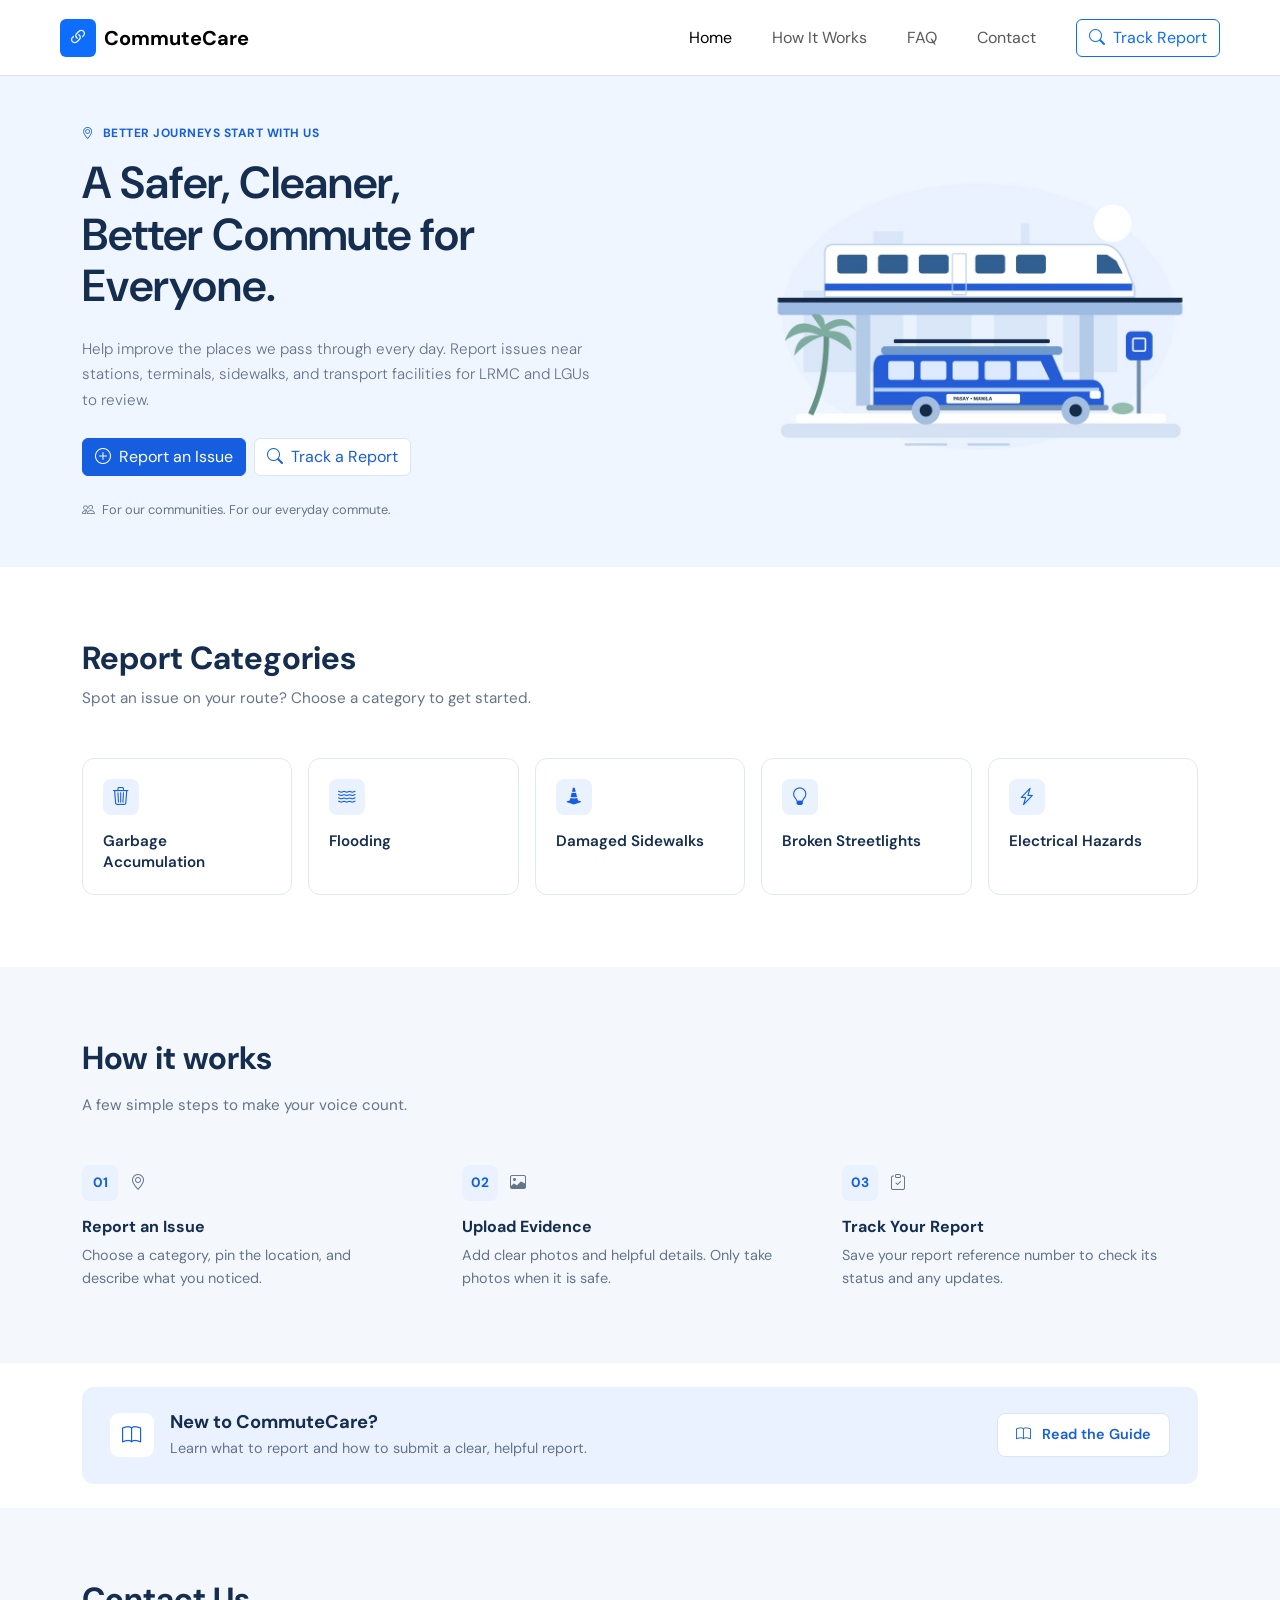
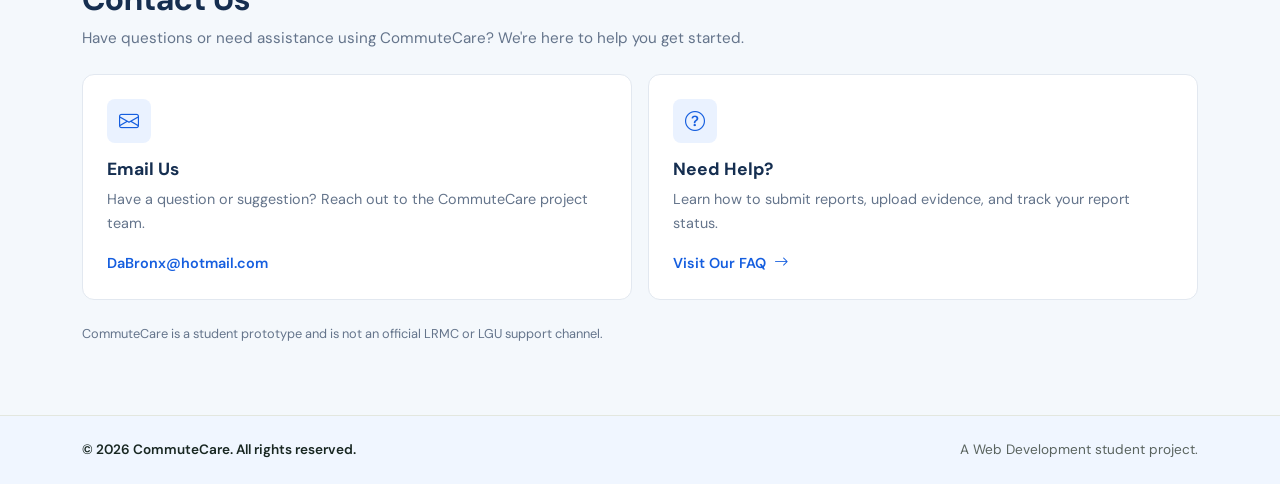
==== commit 28915567: "Add responsive Contact Us section to CommuteCare homepage" ====
--- a/index.html
+++ b/index.html
@@ -23,6 +23,7 @@
     <link rel="stylesheet" href="styles/how-it-works.css">
     <link rel="stylesheet" href="styles/volunteer.css">
     <link rel="stylesheet" href="styles/guide.css">
+    <link rel="stylesheet" href="styles/contact.css">
     <link rel="stylesheet" href="styles/agencies.css">
     <link rel="stylesheet" href="styles/footer.css">
     <script src="scripts/hero.js" defer></script>
@@ -311,7 +312,71 @@
   </div>
 </section>
 
-
+      <!-- CommuteCare Contact Section -->
+<section class="contact-section py-5" id="contact" aria-labelledby="contact-title">
+  <div class="container py-lg-4">
+
+    <div class="contact-heading mb-4">
+      <h2 class="contact-title mb-2" id="contact-title">
+        Contact Us
+      </h2>
+
+      <p class="contact-description">
+        Have questions or need assistance using CommuteCare?
+        We're here to help you get started.
+      </p>
+    </div>
+
+    <div class="row g-3">
+
+      <!-- Email Contact -->
+      <div class="col-md-6">
+        <div class="contact-card h-100">
+          <span class="contact-icon">
+            <i class="bi bi-envelope"></i>
+          </span>
+
+          <h3>Email Us</h3>
+          <p>
+            Have a question or suggestion?
+            Reach out to the CommuteCare project team.
+          </p>
+
+          <a href="mailto:DaBronx@hotmail.com">
+            DaBronx@hotmail.com
+          </a>
+        </div>
+      </div>
+
+      <!-- Help Center -->
+      <div class="col-md-6">
+        <div class="contact-card h-100">
+          <span class="contact-icon">
+            <i class="bi bi-question-circle"></i>
+          </span>
+
+          <h3>Need Help?</h3>
+          <p>
+            Learn how to submit reports, upload evidence,
+            and track your report status.
+          </p>
+
+          <a href="faq.html">
+            Visit Our FAQ
+            <i class="bi bi-arrow-right ms-1"></i>
+          </a>
+        </div>
+      </div>
+
+    </div>
+
+    <p class="contact-disclaimer mt-4 mb-0">
+      CommuteCare is a student prototype and is not an official
+      LRMC or LGU support channel.
+    </p>
+
+  </div>
+</section>
       
     </main>
 
--- a/styles/contact.css
+++ b/styles/contact.css
@@ -0,0 +1,78 @@
+
+/* CommuteCare Contact Us Section */
+
+.contact-section {
+  background: #f4f8fc;
+  scroll-margin-top: 80px;
+}
+
+.contact-title {
+  color: #152e50;
+  font-family: "DM Sans", sans-serif;
+  font-size: clamp(1.5rem, 3vw, 2rem);
+  font-weight: 700;
+}
+
+.contact-description {
+  color: #64748b;
+  font-size: 0.95rem;
+  line-height: 1.6;
+}
+
+/* Contact Cards */
+
+.contact-card {
+  padding: 24px;
+  background: #ffffff;
+  border: 1px solid #e2e8f0;
+  border-radius: 12px;
+}
+
+.contact-icon {
+  display: grid;
+  place-items: center;
+  width: 44px;
+  height: 44px;
+  margin-bottom: 16px;
+  background: #eaf2ff;
+  color: #155edf;
+  border-radius: 8px;
+  font-size: 1.25rem;
+}
+
+.contact-card h3 {
+  color: #152e50;
+  font-size: 1.1rem;
+  font-weight: 700;
+}
+
+.contact-card p {
+  color: #64748b;
+  font-size: 0.9rem;
+  line-height: 1.6;
+}
+
+.contact-card a {
+  color: #155edf;
+  font-size: 0.9rem;
+  font-weight: 600;
+  text-decoration: none;
+  overflow-wrap: anywhere;
+}
+
+.contact-card a:hover {
+  text-decoration: underline;
+}
+
+.contact-disclaimer {
+  color: #64748b;
+  font-size: 0.8rem;
+}
+
+/* Mobile Responsiveness */
+
+@media (max-width: 767.98px) {
+  .contact-card {
+    padding: 20px;
+  }
+}
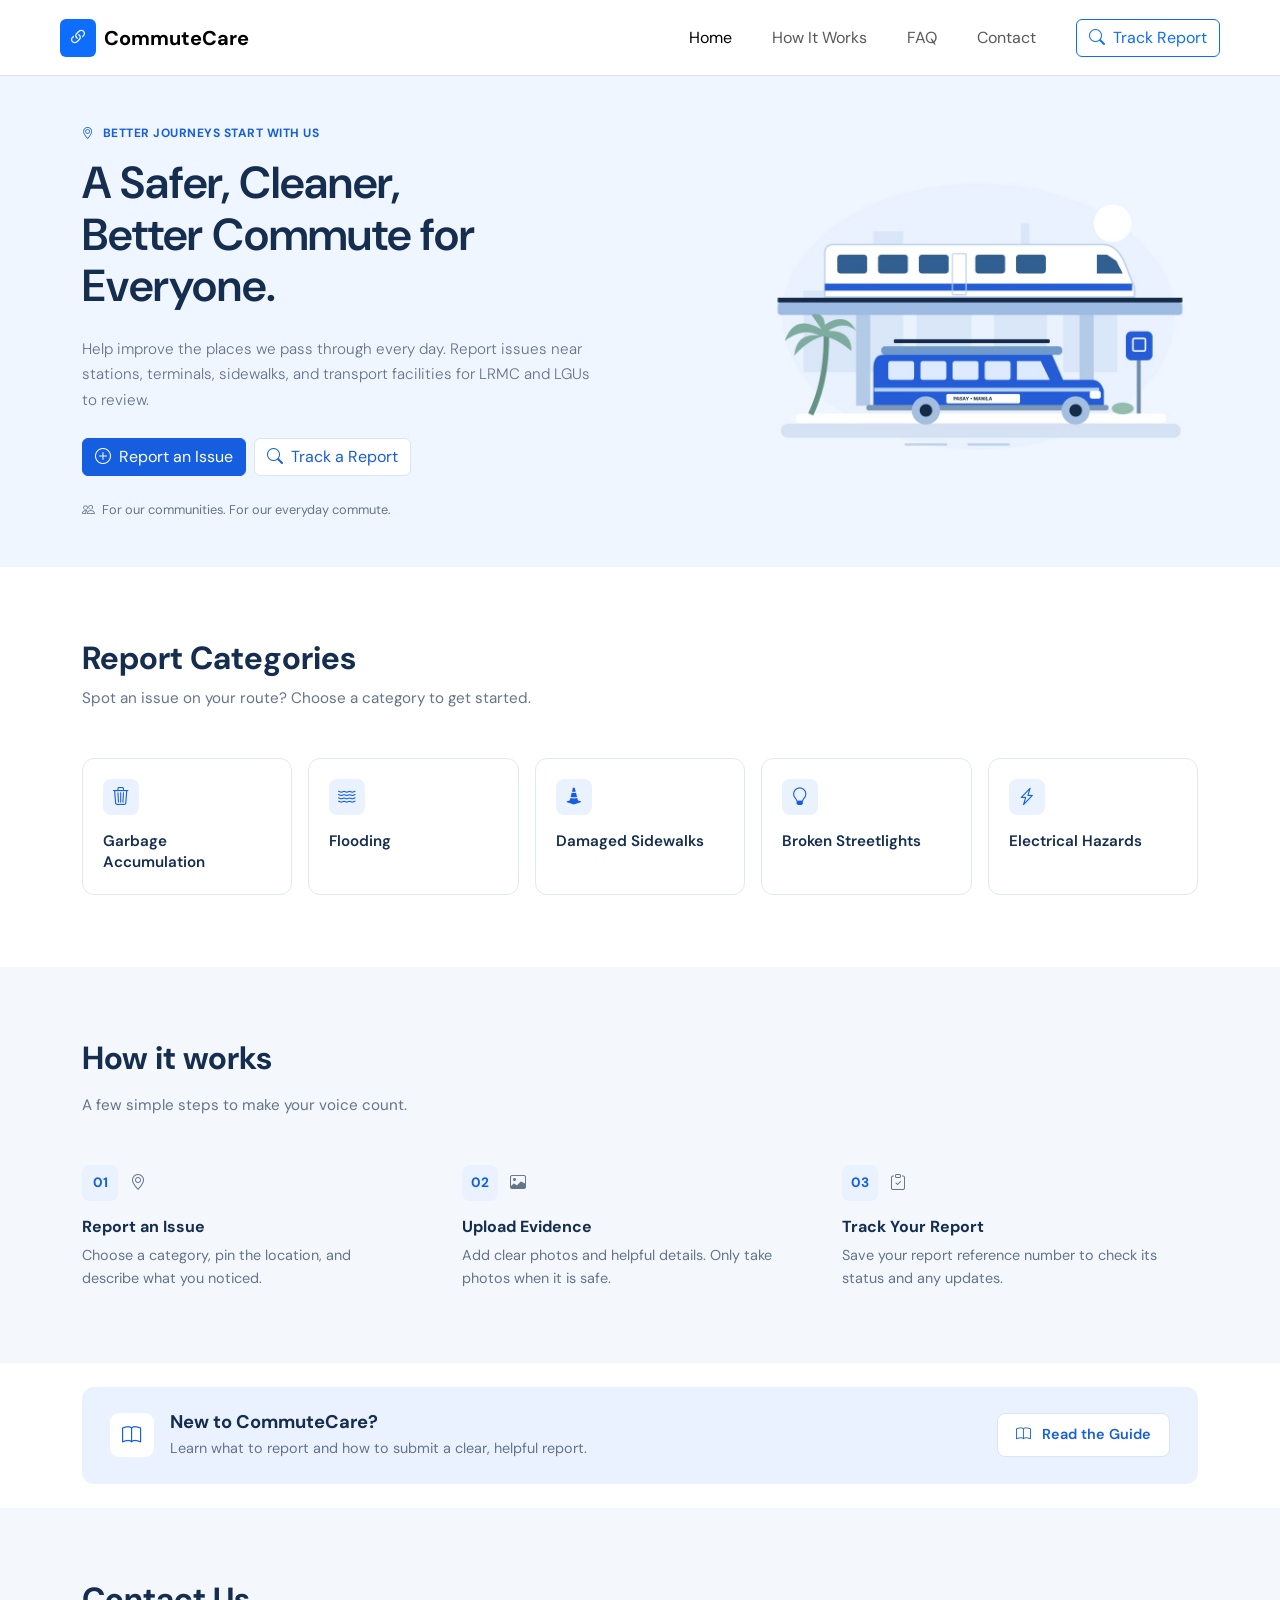
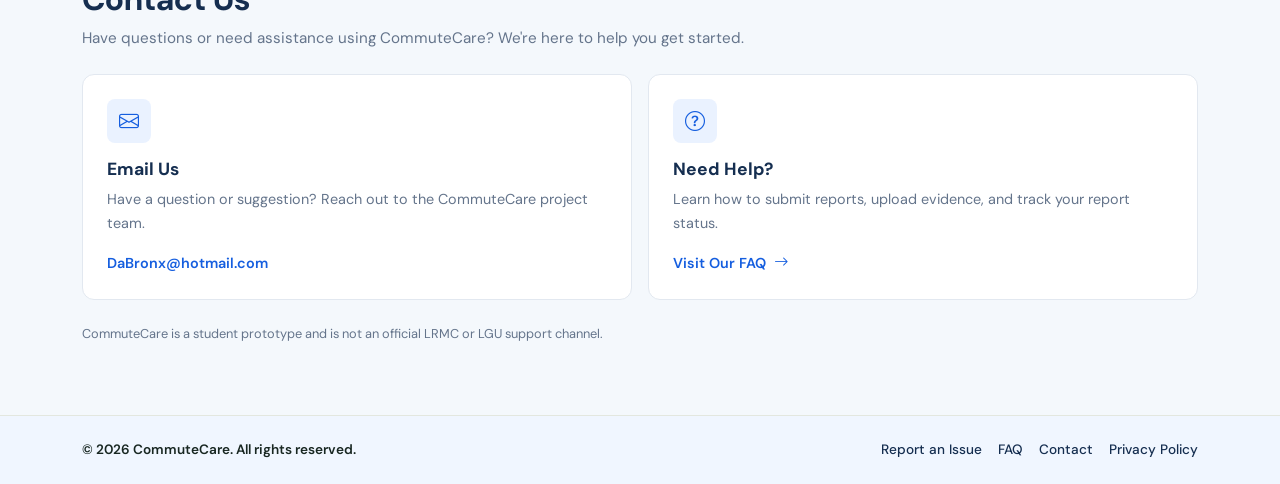
==== commit 1bdcab0a: "Improve report validation and add privacy policy" ====
--- a/index.html
+++ b/index.html
@@ -387,9 +387,12 @@
           &copy; 2026 CommuteCare. All rights reserved.
         </p>
 
-        <p class="footer-notice mb-0">
-          A Web Development student project.
-        </p>
+        <div class="footer-notice d-flex flex-wrap align-items-center gap-3">
+          <a href="report.html">Report an Issue</a>
+          <a href="faq.html">FAQ</a>
+          <a href="index.html#contact">Contact</a>
+          <a href="privacy.html">Privacy Policy</a>
+        </div>
       </div>
     </footer>
   </body>
--- a/styles/footer.css
+++ b/styles/footer.css
@@ -8,4 +8,40 @@
 .footer-copyright {
   color: var(--ink);
   font-weight: 600;
-}+}
+
+
+/* CommuteCare Footer Links */
+
+.footer-notice a {
+  color: #152e50;
+  font-size: 0.85rem;
+  font-weight: 500;
+  text-decoration: none;
+  transition: color 0.2s ease;
+}
+
+.footer-notice a:hover {
+  color: #155edf;
+  text-decoration: underline;
+}
+
+.footer-notice a:focus-visible {
+  outline: 2px solid #155edf;
+  outline-offset: 4px;
+  border-radius: 2px;
+}
+
+/* Mobile Footer */
+
+@media (max-width: 575.98px) {
+  .footer-notice {
+    gap: 0.75rem 1rem !important;
+  }
+}
+
+@media (prefers-reduced-motion: reduce) {
+  .footer-notice a {
+    transition: none;
+  }
+}
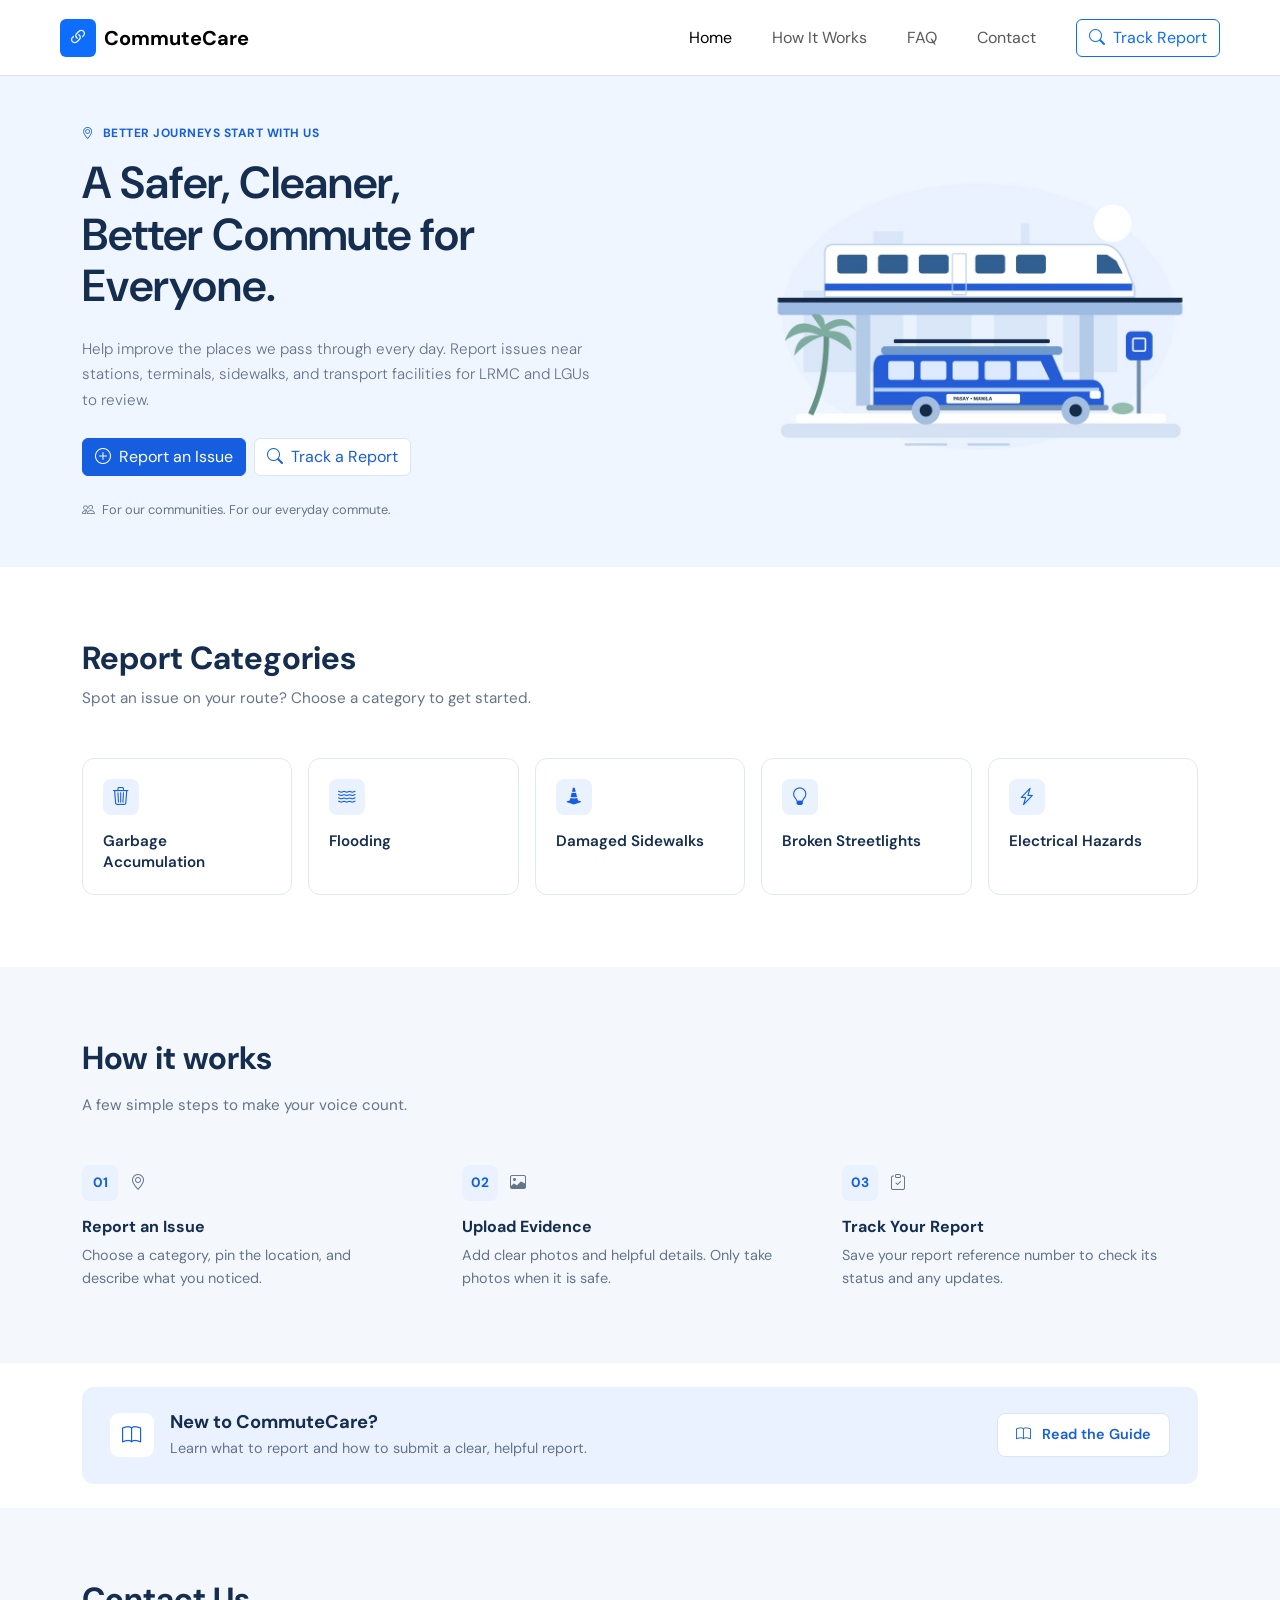
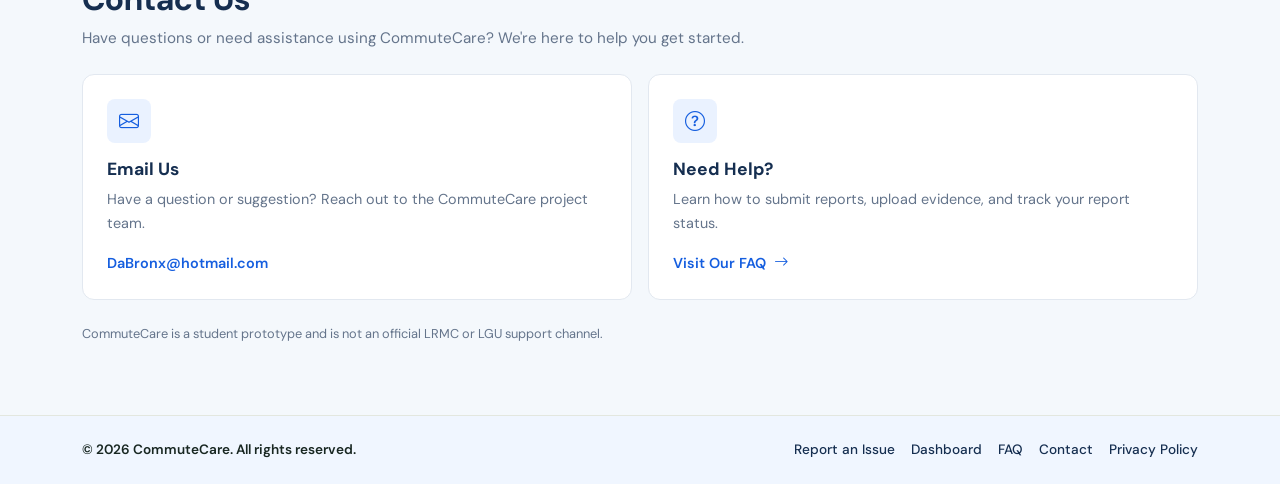
==== commit 9f3eb2bd: "Add responsive report dashboard with search and filtering" ====
--- a/index.html
+++ b/index.html
@@ -389,6 +389,7 @@
 
         <div class="footer-notice d-flex flex-wrap align-items-center gap-3">
           <a href="report.html">Report an Issue</a>
+          <a href="dashboard.html">Dashboard</a>
           <a href="faq.html">FAQ</a>
           <a href="index.html#contact">Contact</a>
           <a href="privacy.html">Privacy Policy</a>
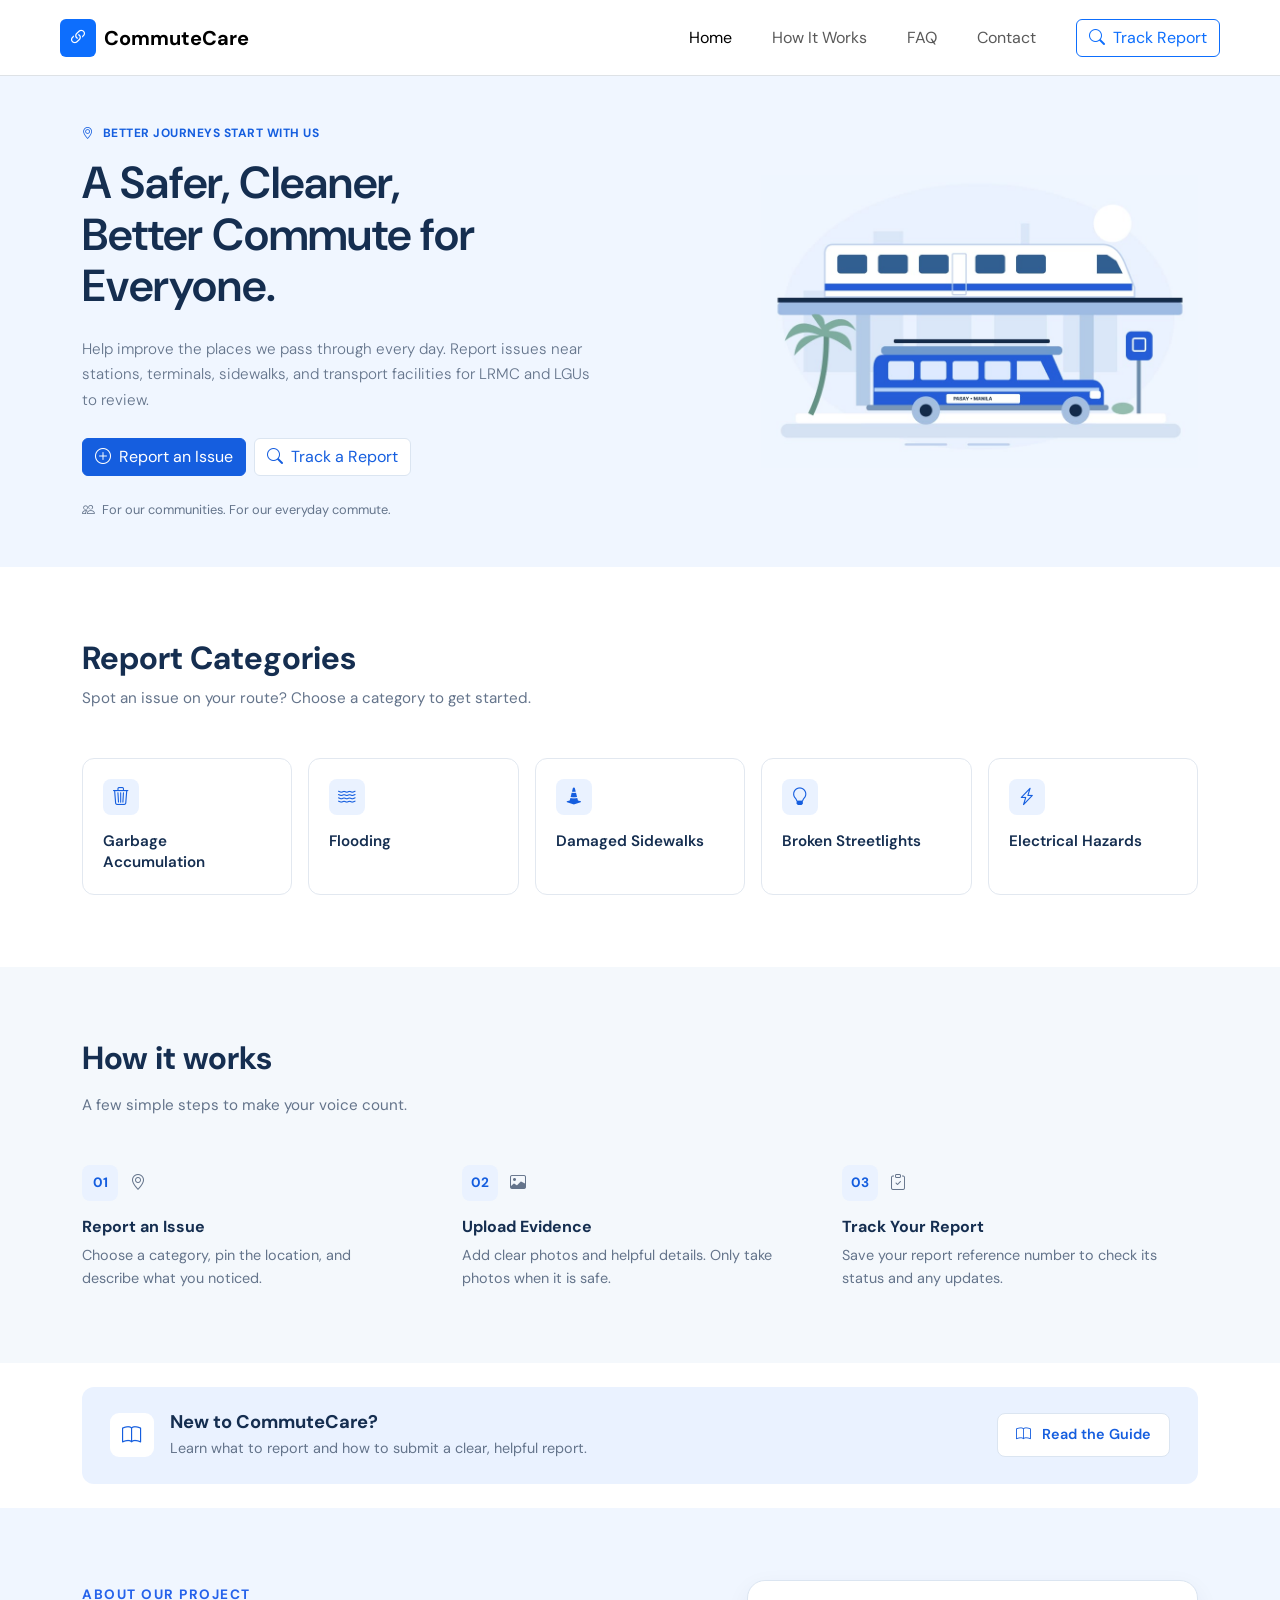
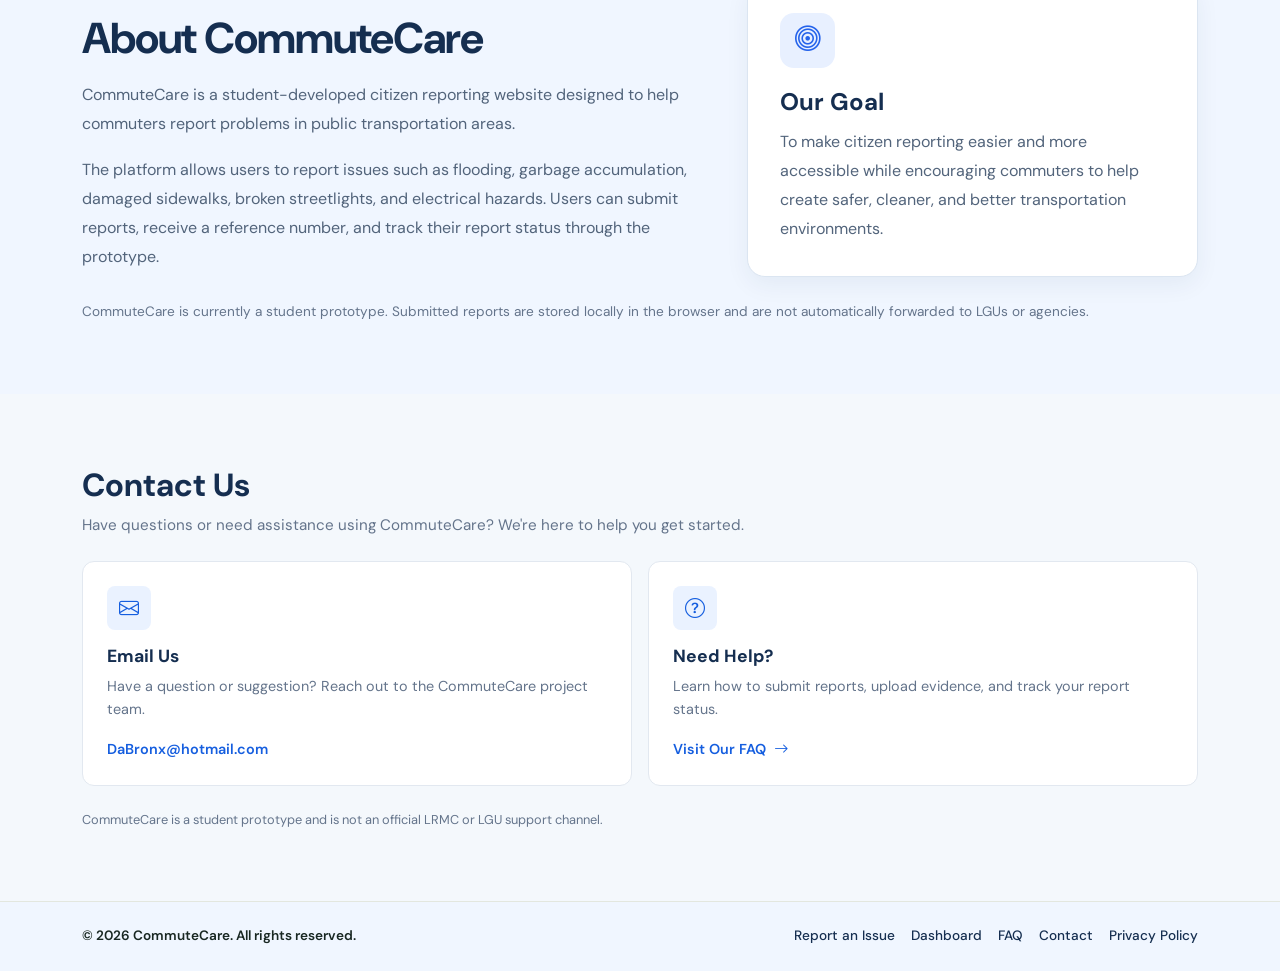
==== commit 0513087d: "Add About Us section and Reporting Guidelines page" ====
--- a/index.html
+++ b/index.html
@@ -24,6 +24,7 @@
     <link rel="stylesheet" href="styles/volunteer.css">
     <link rel="stylesheet" href="styles/guide.css">
     <link rel="stylesheet" href="styles/contact.css">
+    <link rel="stylesheet" href="styles/about.css">
     <link rel="stylesheet" href="styles/agencies.css">
     <link rel="stylesheet" href="styles/footer.css">
     <script src="scripts/hero.js" defer></script>
@@ -135,7 +136,7 @@
 
 </section>
 
-</section>
+
 
       <!-- Static cards introduce common scam categories without needing JavaScript. -->
       <section class="scam-types py-5" id="scam-types" aria-labelledby="scam-types-title">
@@ -303,7 +304,7 @@
         </div>
       </div>
 
-      <a href="faq.html" class="btn guide-button">
+      <a href="guidelines.html" class="btn guide-button">
         <i class="bi bi-book me-2"></i>
         Read the Guide
       </a>
@@ -311,6 +312,75 @@
     </div>
   </div>
 </section>
+
+
+<!-- CommuteCare About Us Section -->
+<section class="about-section py-5" id="about" aria-labelledby="about-title">
+  <div class="container py-lg-4">
+
+    <div class="row g-4 align-items-center">
+
+      <!-- About CommuteCare -->
+      <div class="col-lg-7">
+
+        <p class="about-eyebrow text-uppercase fw-bold mb-2">
+          ABOUT OUR PROJECT
+        </p>
+
+        <h2 class="about-title mb-3" id="about-title">
+          About CommuteCare
+        </h2>
+
+        <p class="about-description">
+          CommuteCare is a student-developed citizen reporting
+          website designed to help commuters report problems
+          in public transportation areas.
+        </p>
+
+        <p class="about-description mb-0">
+          The platform allows users to report issues such as
+          flooding, garbage accumulation, damaged sidewalks,
+          broken streetlights, and electrical hazards.
+          Users can submit reports, receive a reference number,
+          and track their report status through the prototype.
+        </p>
+
+      </div>
+
+      <!-- Our Goal -->
+      <div class="col-lg-5">
+
+        <div class="about-card">
+
+          <span class="about-icon">
+            <i class="bi bi-bullseye"></i>
+          </span>
+
+          <h3 class="about-card-title">
+            Our Goal
+          </h3>
+
+          <p class="about-card-description mb-0">
+            To make citizen reporting easier and more accessible
+            while encouraging commuters to help create safer,
+            cleaner, and better transportation environments.
+          </p>
+
+        </div>
+
+      </div>
+
+    </div>
+
+    <p class="about-disclaimer mt-4 mb-0">
+      CommuteCare is currently a student prototype.
+      Submitted reports are stored locally in the browser
+      and are not automatically forwarded to LGUs or agencies.
+    </p>
+
+  </div>
+</section>
+
 
       <!-- CommuteCare Contact Section -->
 <section class="contact-section py-5" id="contact" aria-labelledby="contact-title">
--- a/styles/about.css
+++ b/styles/about.css
@@ -0,0 +1,88 @@
+
+/* CommuteCare About Us Section */
+
+.about-section {
+    background: #f0f6ff;
+    padding: 70px 0;
+}
+
+.about-eyebrow {
+    color: #2563eb;
+    font-size: 0.85rem;
+    letter-spacing: 1.5px;
+}
+
+.about-title {
+    color: #152e50;
+    font-size: clamp(2rem, 4vw, 2.7rem);
+    font-weight: 700;
+    letter-spacing: -1px;
+}
+
+.about-description {
+    color: #52647b;
+    font-size: 1rem;
+    line-height: 1.8;
+    margin-bottom: 18px;
+}
+
+/* Our Goal Card */
+
+.about-card {
+    background: #ffffff;
+    border: 1px solid #dbe5f1;
+    border-radius: 18px;
+    padding: 32px;
+    height: 100%;
+    box-shadow: 0 8px 24px rgba(21, 46, 80, 0.06);
+}
+
+.about-icon {
+    display: inline-flex;
+    align-items: center;
+    justify-content: center;
+    width: 55px;
+    height: 55px;
+    background: #e8f0ff;
+    color: #2563eb;
+    border-radius: 14px;
+    font-size: 1.6rem;
+    margin-bottom: 20px;
+}
+
+.about-card-title {
+    color: #152e50;
+    font-size: 1.5rem;
+    font-weight: 700;
+    margin-bottom: 12px;
+}
+
+.about-card-description {
+    color: #52647b;
+    font-size: 1rem;
+    line-height: 1.8;
+}
+
+/* Prototype Disclaimer */
+
+.about-disclaimer {
+    color: #64748b;
+    font-size: 0.85rem;
+    line-height: 1.6;
+}
+
+/* Mobile Responsiveness */
+
+@media (max-width: 767.98px) {
+    .about-section {
+        padding: 50px 0;
+    }
+
+    .about-card {
+        padding: 24px;
+    }
+
+    .about-title {
+        font-size: 2rem;
+    }
+}
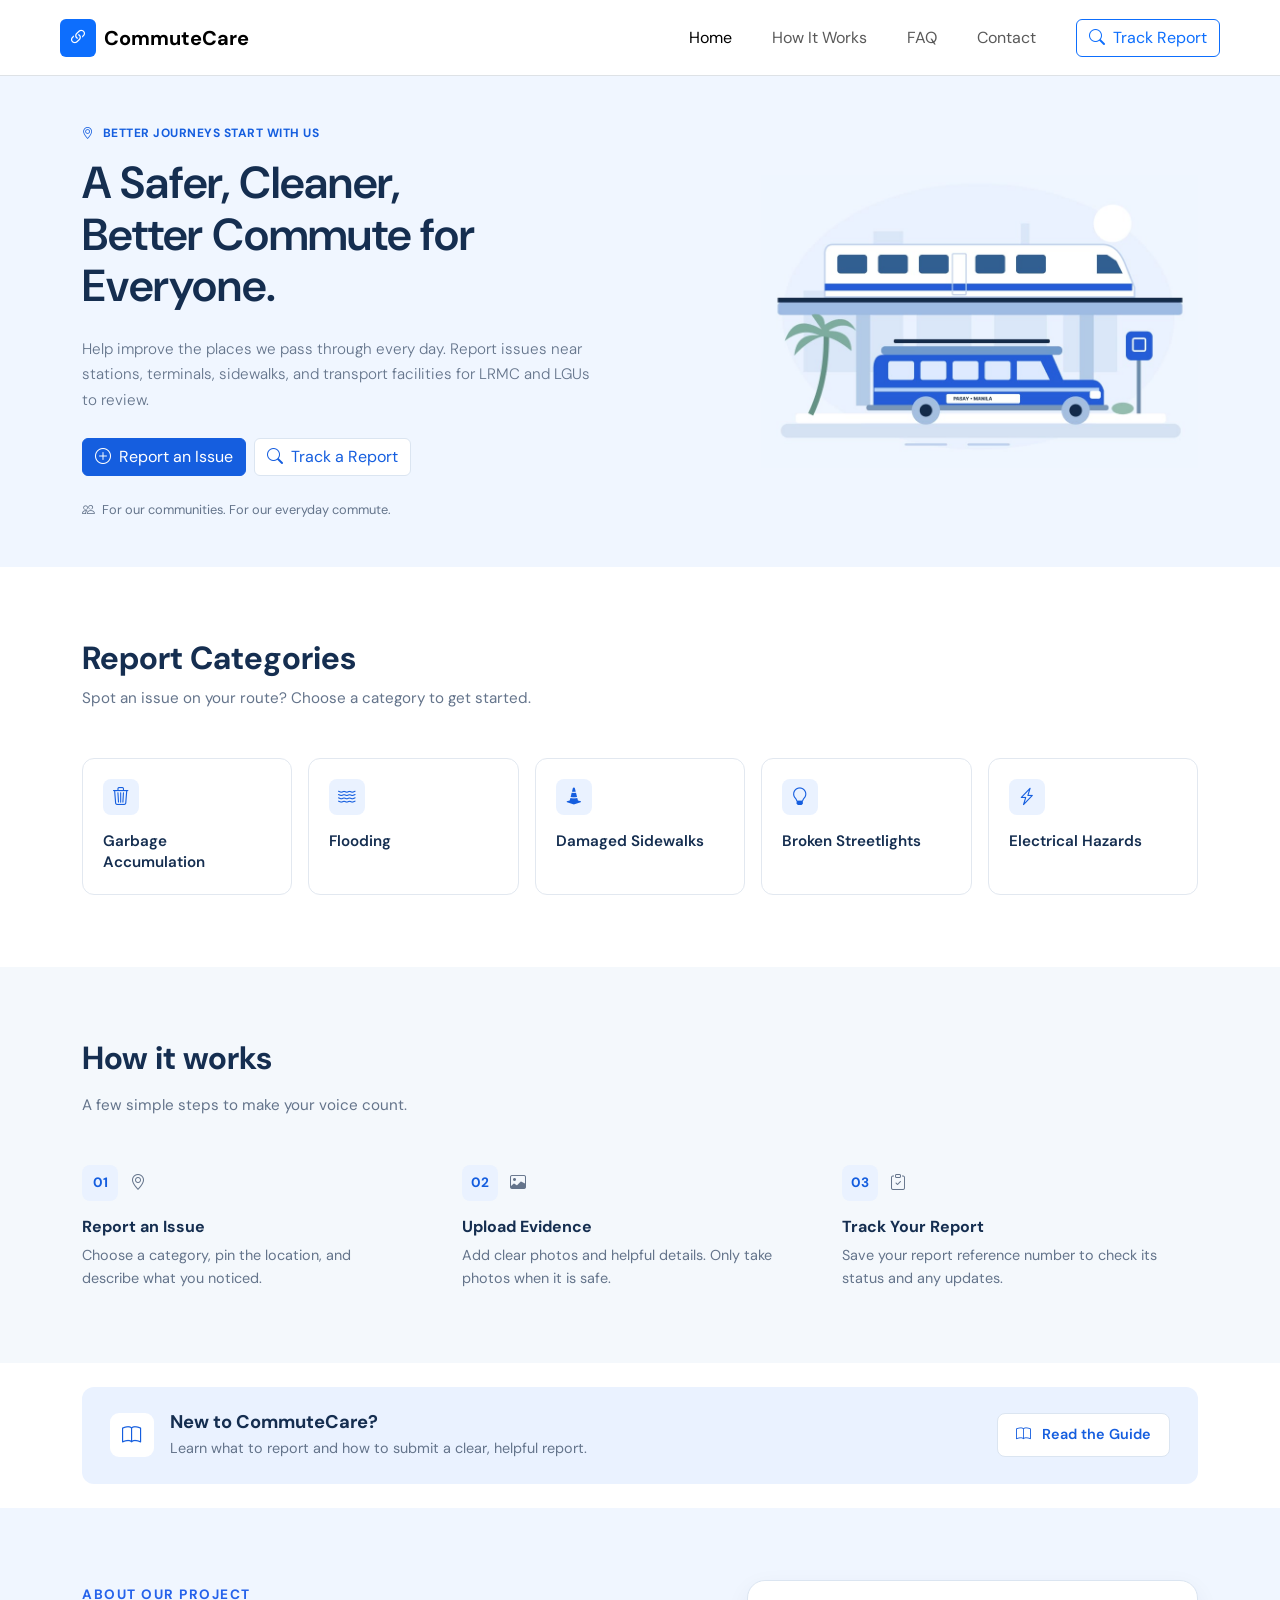
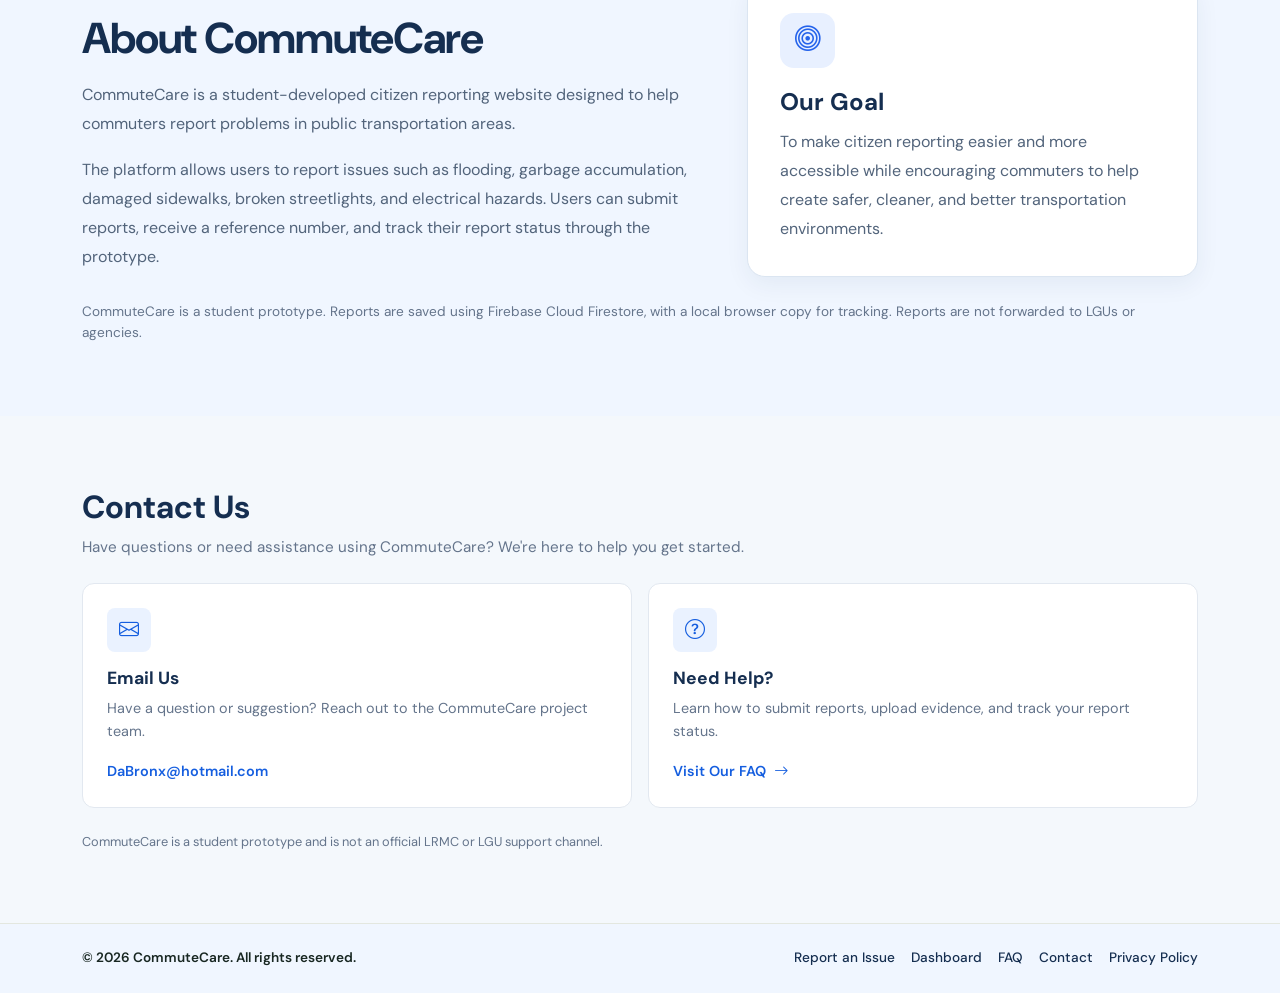
==== commit de76605c: "Integrate Firebase Firestore database and update prototype pages" ====
--- a/index.html
+++ b/index.html
@@ -373,9 +373,9 @@
     </div>
 
     <p class="about-disclaimer mt-4 mb-0">
-      CommuteCare is currently a student prototype.
-      Submitted reports are stored locally in the browser
-      and are not automatically forwarded to LGUs or agencies.
+      CommuteCare is a student prototype. Reports are saved
+      using Firebase Cloud Firestore, with a local browser copy
+      for tracking. Reports are not forwarded to LGUs or agencies.
     </p>
 
   </div>
